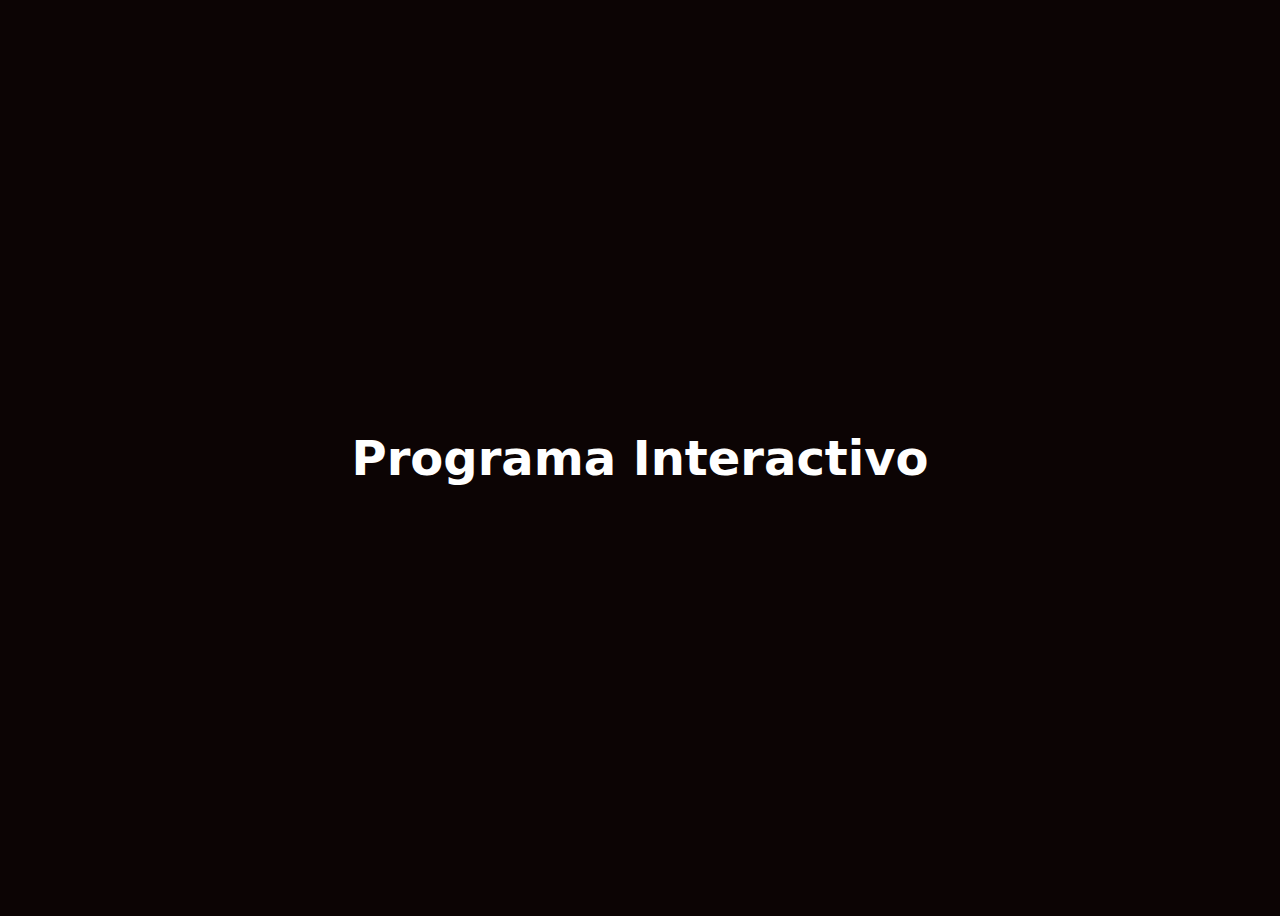
==== index.html @ abb5d607 "ADD: new project" ====
<!DOCTYPE html>
<html lang="en">
  <head>
    <title>Preguntar Nombre y Edad</title>
    <link rel="stylesheet" href="./main.css">
  </head>
  <body>
    <div class="container">
      <h1 class="text-center">Programa Interactivo</h1>
    </div>

    <script defer src="./main.js"></script>
  </body>
</html>
---- main.css ----
body{
  background-color: #0c0404;
}
.container{
  color: white;
  display: flex;
  align-items: center;
  justify-content: center;
  height: 100vh;
  font-size: 24px;
  font-family: system-ui, -apple-system, BlinkMacSystemFont, 'Segoe UI', Roboto, Oxygen, Ubuntu, Cantarell, 'Open Sans', 'Helvetica Neue', sans-serif;
}

.text-center{
  text-align: center;
}
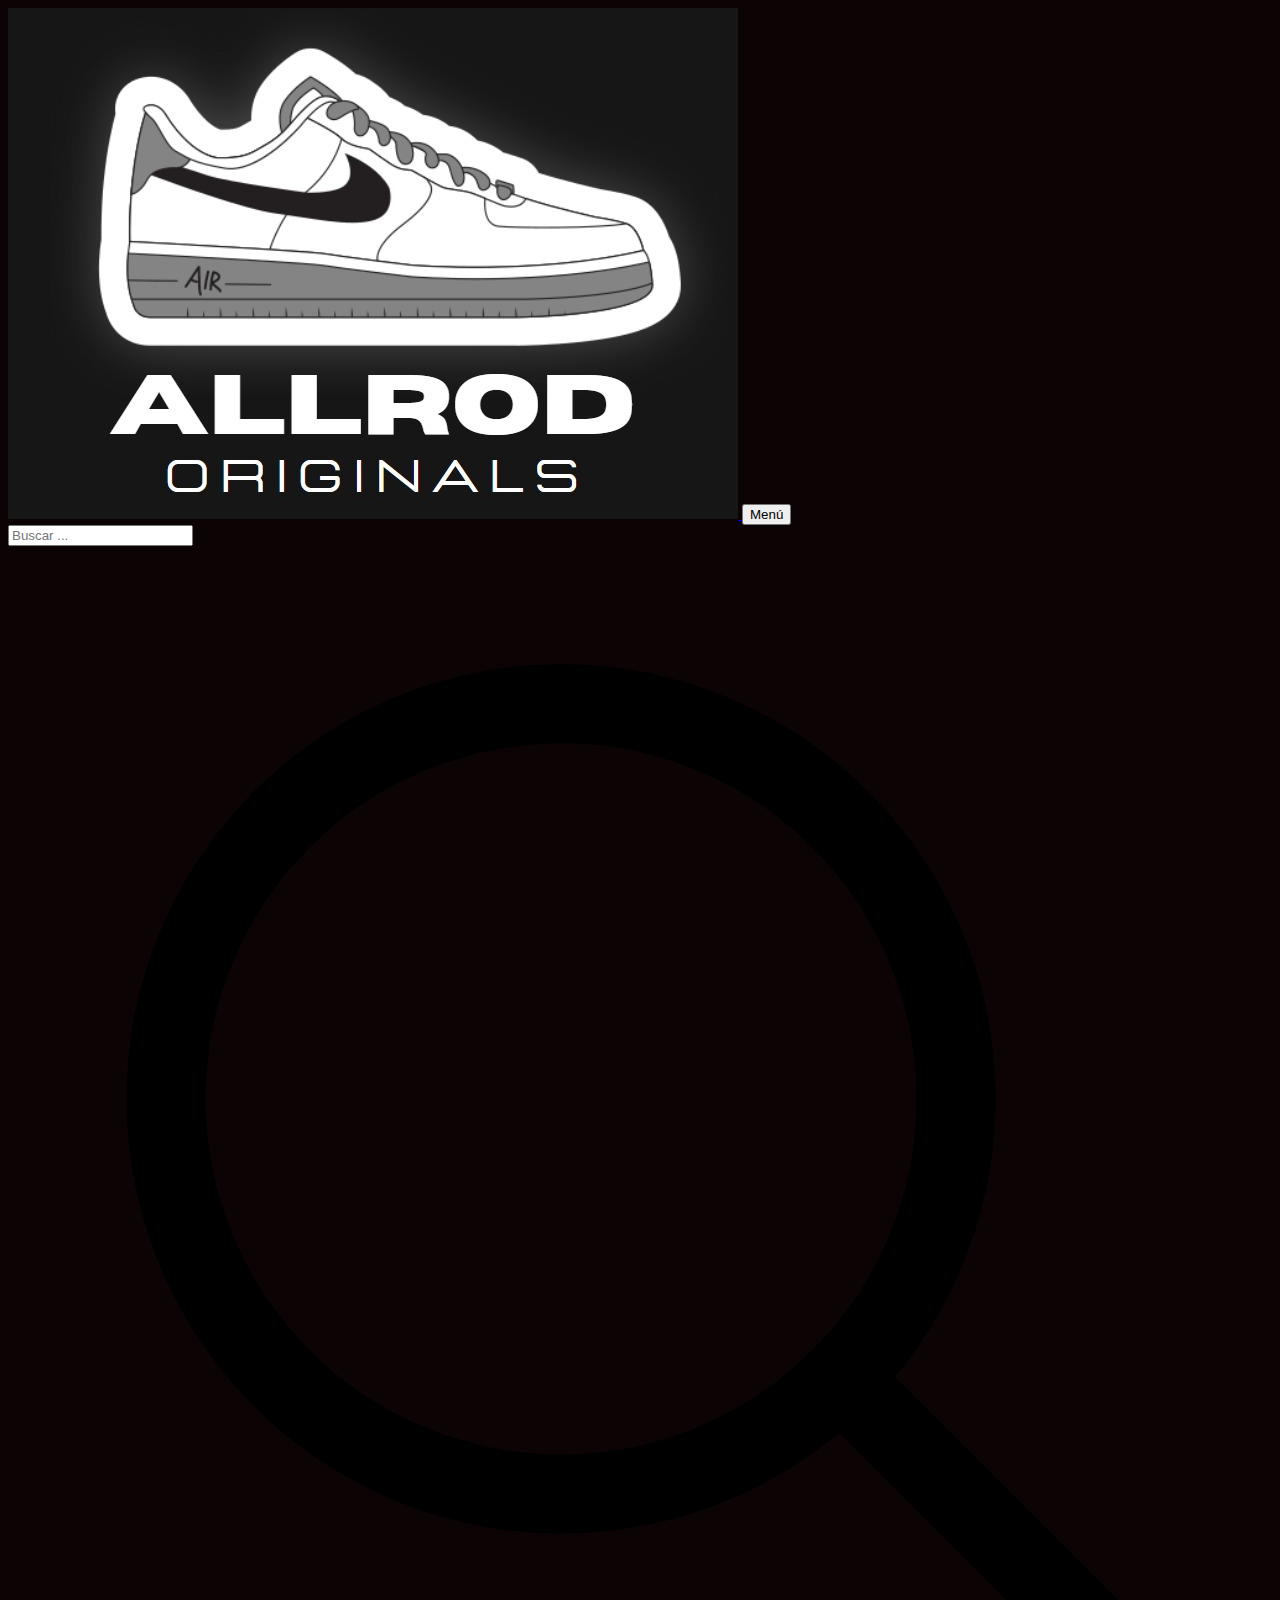
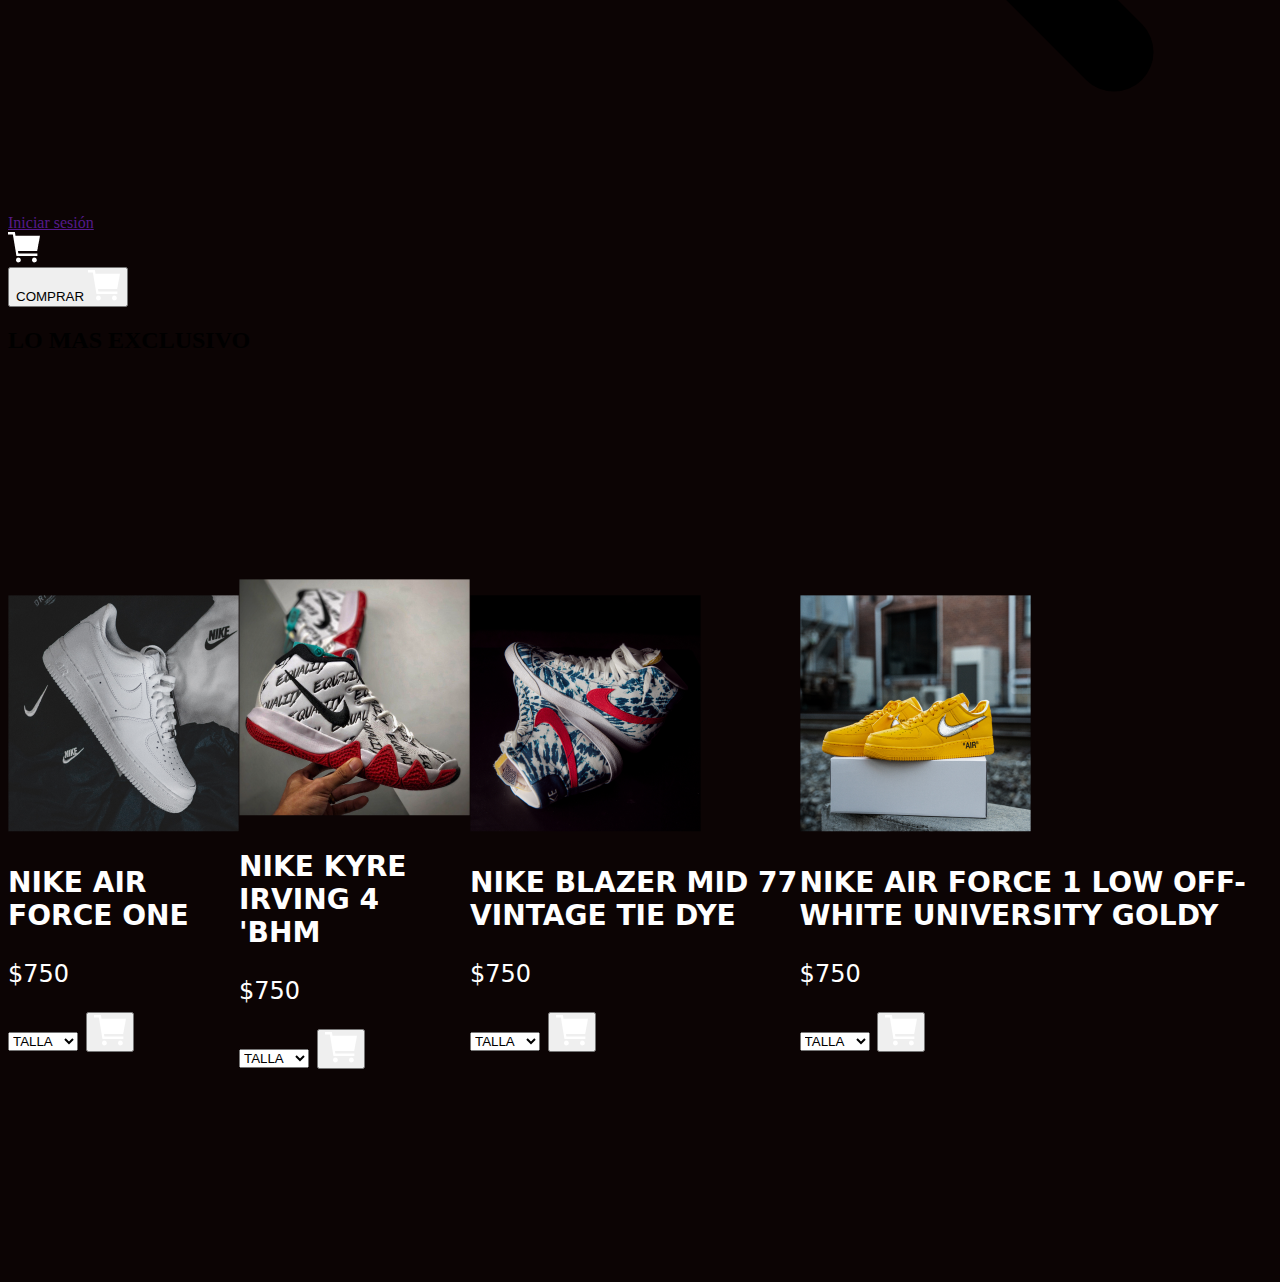
==== commit 244e08c1: "ADD : new page" ====
--- a/index.html
+++ b/index.html
@@ -4,11 +4,145 @@
     <title>Preguntar Nombre y Edad</title>
     <link rel="stylesheet" href="./main.css">
   </head>
-  <body>
-    <div class="container">
-      <h1 class="text-center">Programa Interactivo</h1>
-    </div>
+
+
+   <body>
+    <header>
+        <div class="container-nav">
+          <div class="left">
+            <a href="index.html">
+              <img class="logo" src="assets/image/WhatsApp Image 2023-09-24 at 15.13.26.jpeg" alt=""/>
+            </a>
+
+            <button class="menu">
+              <div class="line-ab">
+                <div class="line"></div>
+                <div class="line"></div>
+                <div class="line"></div>
+              </div>
+              <div class="menu__text">
+                <span>Menú</span>
+              </div>
+            </button>
+            <div class="barra_busqueda">
+              <div>
+                  <span class="material-icons-outlined">
+                  </span>
+              </div>
+              <input type="text" placeholder="Buscar ...">
+                <div class="material-icons icon">
+                  <span class="material-icons-outlined">
+                    <svg xmlns="http://www.w3.org/2000/svg" fill="none" viewBox="0 0 24 24" stroke-width="1.5" stroke="currentColor" class="w-6 h-6 text-white">
+                      <path stroke-linecap="round" stroke-linejoin="round" d="M21 21l-5.197-5.197m0 0A7.5 7.5 0 105.196 5.196a7.5 7.5 0 0010.607 10.607z" />
+                    </svg>
+                  </span>
+                </div>
+              </div>
+          </div>
+          <div class="nav-link right">
+              <div >
+                <a class="iniciar-sesion" href="">Iniciar sesión</a>
+              </div>
+              <div class="nav-carrito">
+                <a><img src="assets/image/CARRITO DE COMPRAS.png" alt=""/></a>
+              </div>
+          </div>
+        </div>
+    </header>
+
+    <main>
+      <div class="portada">
+        <div class="button-comprar">
+          <button class="button-comprar">
+            <span>COMPRAR</span>
+            <img src="assets/image/CARRITO DE COMPRAS.png" alt="">
+          </button>
+        </div>
+      </div>
+
+      <div class="exclusividad">
+        <h2>LO MAS EXCLUSIVO</h2>
+        <div class="container">
+          <div class="secction-exclusive">
+            <div class="card">
+                <div class="producto-exclusivo-info">
+                  <img src="assets/image/exclusivo1.png" alt=" ">
+                  <h3>NIKE AIR FORCE ONE</h3>
+                  <p>$750</p>
+                  <div class="select-exclusivo">
+                    <select name="talla" id="talla">
+                      <option value="">TALLA</option>
+                      <option value="">TALLA1</option>
+                      <option value="">TALLA2</option>
+                    </select>
+                    <button class="carrito">
+                      <img src="assets/image/CARRITO DE COMPRAS.png" alt="">
+                    </button>
+                  </div>
+                </div>
+            </div>
+          </div>
+          <div class="secction-exclusive">
+            <div class="card">
+                <div class="producto-exclusivo-info">
+                  <img src="assets/image/exclusivo2.png" alt=" ">
+                  <h3>NIKE KYRE IRVING 4 'BHM</h3>
+                  <p>$750</p>
+                  <div class="select-exclusivo">
+                    <select name="talla" id="talla">
+                      <option value="">TALLA</option>
+                      <option value="">TALLA1</option>
+                      <option value="">TALLA2</option>
+                    </select>
+                    <button class="carrito">
+                      <img src="assets/image/CARRITO DE COMPRAS.png" alt="">
+                    </button>
+                  </div>
+                </div>
+            </div>
+          </div>
+          <div class="secction-exclusive">
+            <div class="card">
+                <div class="producto-exclusivo-info">
+                  <img src="assets/image/exclusivo3.png" alt=" ">
+                  <h3>NIKE BLAZER MID 77 VINTAGE TIE DYE</h3>
+                  <p>$750</p>
+                  <div class="select-exclusivo">
+                    <select name="talla" id="talla">
+                      <option value="">TALLA</option>
+                      <option value="">TALLA1</option>
+                      <option value="">TALLA2</option>
+                    </select>
+                    <button class="carrito">
+                      <img src="assets/image/CARRITO DE COMPRAS.png" alt="">
+                    </button>
+                  </div>
+                </div>
+            </div>
+          </div>
+          <div class="secction-exclusive">
+            <div class="card">
+                <div class="producto-exclusivo-info">
+                  <img src="assets/image/exclusivo4.png" alt=" ">
+                  <h3>NIKE AIR FORCE 1 LOW OFF-WHITE UNIVERSITY GOLDY</h3>
+                  <p>$750</p>
+                  <div class="select-exclusivo">
+                    <select name="talla" id="talla">
+                      <option value="">TALLA</option>
+                      <option value="">TALLA1</option>
+                      <option value="">TALLA2</option>
+                    </select>
+                    <button class="carrito">
+                      <img src="assets/image/CARRITO DE COMPRAS.png" alt="">
+                    </button>
+                  </div>
+                </div>
+            </div>
+          </div>
+        </div>
+      </div>
 
     <script defer src="./main.js"></script>
   </body>
+
 </html>
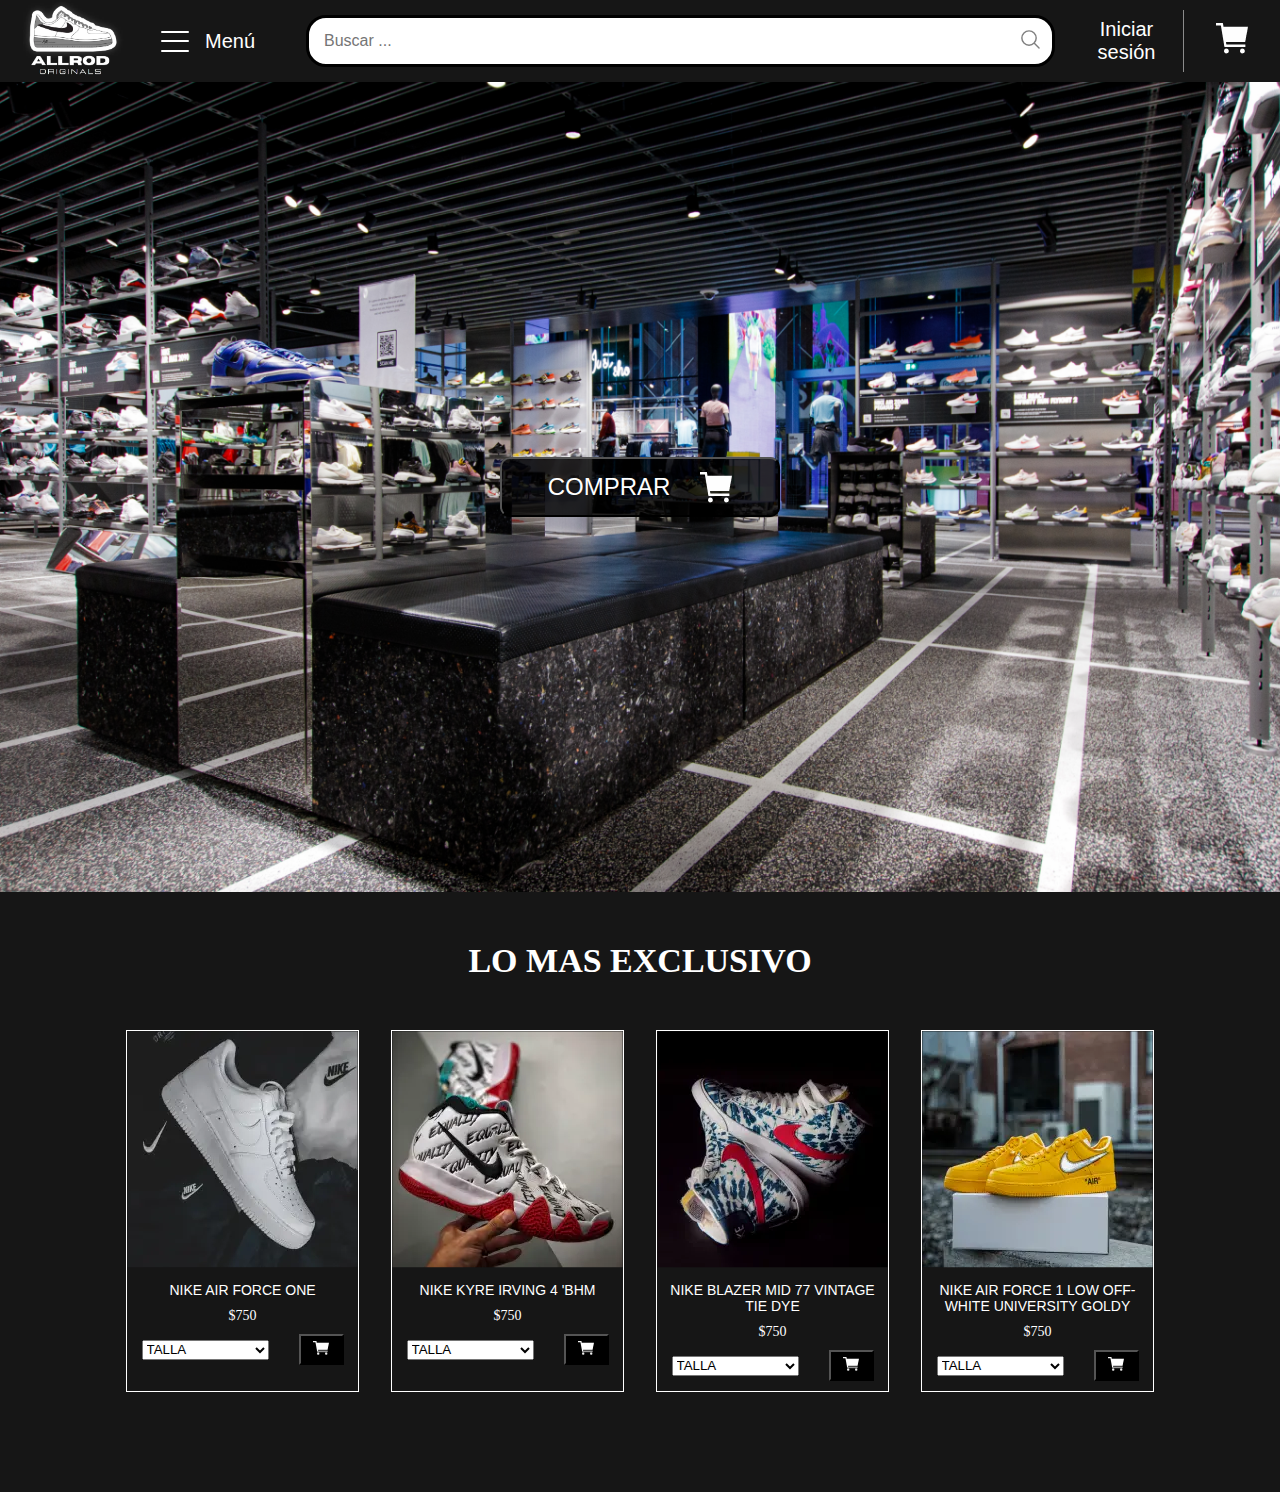
==== commit 68d83e93: "FIX : index" ====
--- a/index.html
+++ b/index.html
@@ -1,7 +1,7 @@
 <!DOCTYPE html>
 <html lang="en">
   <head>
-    <title>Preguntar Nombre y Edad</title>
+    <title>ALLROD ORIGINALS</title>
     <link rel="stylesheet" href="./main.css">
   </head>
 
@@ -11,7 +11,7 @@
         <div class="container-nav">
           <div class="left">
             <a href="index.html">
-              <img class="logo" src="assets/image/WhatsApp Image 2023-09-24 at 15.13.26.jpeg" alt=""/>
+              <img class="logo" src="assets/image/WhatsApp Image 2023-09-24 at 15.13.26.webp" alt=""/>
             </a>
 
             <button class="menu">
@@ -44,7 +44,7 @@
                 <a class="iniciar-sesion" href="">Iniciar sesión</a>
               </div>
               <div class="nav-carrito">
-                <a><img src="assets/image/CARRITO DE COMPRAS.png" alt=""/></a>
+                <a><img src="assets/image/CARRITO DE COMPRAS.webp" alt=""/></a>
               </div>
           </div>
         </div>
@@ -55,7 +55,7 @@
         <div class="button-comprar">
           <button class="button-comprar">
             <span>COMPRAR</span>
-            <img src="assets/image/CARRITO DE COMPRAS.png" alt="">
+            <img src="assets/image/CARRITO DE COMPRAS.webp" alt="">
           </button>
         </div>
       </div>
@@ -66,7 +66,7 @@
           <div class="secction-exclusive">
             <div class="card">
                 <div class="producto-exclusivo-info">
-                  <img src="assets/image/exclusivo1.png" alt=" ">
+                  <img src="assets/image/exclusivo1.webp" alt=" ">
                   <h3>NIKE AIR FORCE ONE</h3>
                   <p>$750</p>
                   <div class="select-exclusivo">
@@ -76,7 +76,7 @@
                       <option value="">TALLA2</option>
                     </select>
                     <button class="carrito">
-                      <img src="assets/image/CARRITO DE COMPRAS.png" alt="">
+                      <img src="assets/image/CARRITO DE COMPRAS.webp" alt="">
                     </button>
                   </div>
                 </div>
@@ -85,7 +85,7 @@
           <div class="secction-exclusive">
             <div class="card">
                 <div class="producto-exclusivo-info">
-                  <img src="assets/image/exclusivo2.png" alt=" ">
+                  <img src="assets/image/exclusivo2.webp" alt=" ">
                   <h3>NIKE KYRE IRVING 4 'BHM</h3>
                   <p>$750</p>
                   <div class="select-exclusivo">
@@ -95,7 +95,7 @@
                       <option value="">TALLA2</option>
                     </select>
                     <button class="carrito">
-                      <img src="assets/image/CARRITO DE COMPRAS.png" alt="">
+                      <img src="assets/image/CARRITO DE COMPRAS.webp" alt="">
                     </button>
                   </div>
                 </div>
@@ -104,7 +104,7 @@
           <div class="secction-exclusive">
             <div class="card">
                 <div class="producto-exclusivo-info">
-                  <img src="assets/image/exclusivo3.png" alt=" ">
+                  <img src="assets/image/exclusivo3.webp" alt=" ">
                   <h3>NIKE BLAZER MID 77 VINTAGE TIE DYE</h3>
                   <p>$750</p>
                   <div class="select-exclusivo">
@@ -114,7 +114,7 @@
                       <option value="">TALLA2</option>
                     </select>
                     <button class="carrito">
-                      <img src="assets/image/CARRITO DE COMPRAS.png" alt="">
+                      <img src="assets/image/CARRITO DE COMPRAS.webp" alt="">
                     </button>
                   </div>
                 </div>
@@ -123,7 +123,7 @@
           <div class="secction-exclusive">
             <div class="card">
                 <div class="producto-exclusivo-info">
-                  <img src="assets/image/exclusivo4.png" alt=" ">
+                  <img src="assets/image/exclusivo4.webp" alt=" ">
                   <h3>NIKE AIR FORCE 1 LOW OFF-WHITE UNIVERSITY GOLDY</h3>
                   <p>$750</p>
                   <div class="select-exclusivo">
@@ -133,7 +133,7 @@
                       <option value="">TALLA2</option>
                     </select>
                     <button class="carrito">
-                      <img src="assets/image/CARRITO DE COMPRAS.png" alt="">
+                      <img src="assets/image/CARRITO DE COMPRAS.webp" alt="">
                     </button>
                   </div>
                 </div>
--- a/main.css
+++ b/main.css
@@ -1,16 +1,323 @@
-body{
-  background-color: #0c0404;
-}
-.container{
-  color: white;
-  display: flex;
-  align-items: center;
-  justify-content: center;
-  height: 100vh;
+* {
+  margin: 0;
+  padding: 0;
+  box-sizing: border-box;
+  text-decoration: none;
+}
+:root {
+  --xs: 12px;
+  --sm: 14px;
+  --md: 16px;
+  --lg: 18px;
+  --xl: 20px;
+  --2xl: 24px;
+  --3xl: 30px;
+  --4xl: 36px;
+  --5xl: 48px;
+}
+
+header {
+  background-color: #161616;
+}
+/* .nav-f {
+  display: flex;
+  flex-wrap: inherit;
+  align-items: center;
+  justify-content: center;
+} */
+.container-nav {
+  padding: 0 var(--md);
+  margin: 0 auto;
+  width: 100%;
+  display: flex;
+  align-items: center;
+  justify-content: space-between;
+}
+.container-nav .left {
+  gap: var(--xl);
+  display: flex;
+  width: 100%;
+}
+.logo {
+  width: 109px;
+  height: 78px;
+}
+
+.logo:hover {
+  transform: scale(1.1);
+}
+.menu {
+  border: 0;
+  background: transparent;
+  display: flex;
+  align-items: center;
+  gap: 1rem;
+  padding: 0.5rem 1rem;
+  border-radius: 5px;
+  cursor: pointer;
+}
+.menu:hover {
+  background-color: #252525ee;
+}
+.menu__text {
+  color: white;
+  font-size: 20px;
+}
+.line-ab {
+  display: flex;
+  flex-direction: column;
+  width: 28px;
+  height: 28px;
+  gap: 7.5px;
+  align-items: center;
+  justify-content: center;
+}
+.line {
+  background-color: white;
+  height: 2px;
+  width: 100%;
+  border-radius: 5px;
+  transition: all .5s;
+  transform-origin: left;
+}
+.menu:hover > .line-ab > div:first-child {
+  transform: rotate(45deg);
+}
+.menu:hover > .line-ab > div:nth-child(2) {
+  opacity: 0;
+}
+.menu:hover > .line-ab > div:last-child {
+  transform: rotate(-45deg);
+}
+.nav-link {
+  display: flex;
+  /* flex-wrap: inherit; */
+  align-items: center;
+  justify-content: end;
+  gap: var(--md);
+}
+
+.nav-link  a {
+  color: white;
+  text-align: center;
+  font-size: var(--xl);
+  font-weight: 200;
+  transition: 0.3s linear;
+  align-items: center;
+  justify-content: center;
+  font-family: Arial, Helvetica, sans-serif;
+  transition: all .3s ease;
+  display: inline-block;
+  padding: 0.5rem 1rem;
+
+}
+.nav-carrito {
+  cursor: pointer;
+}
+.nav-carrito:hover {
+  background-color: #252525ee;
+  scale: 1.03;
+}
+.iniciar-sesion {
+  border-right: 1px solid hsla(0,0%,100%,.5);
+}
+.iniciar-sesion:hover {
+  background-color: #252525ee;
+  scale: 1.03;
+}
+
+input{
+  width: 100%;
+  height: 30px;
+  margin: 0 5px;
+  border: none;
+}
+input:focus {
+  outline: none;
+}
+.barra_busqueda{
+  width: 80%;
+  margin: 15px;
+  padding: 5px 10px;
+  display: flex;
+  justify-content: space-between;
+  align-items: center;
+  border-radius: 20px;
+  border-style: solid;
+  background-color: white;
+}
+.barra_busqueda input {
+  font-size: 16px;
+}
+.icon{
+  display:grid;
+  align-content: center;
+  color: gray;
+  height: 24px;
+  width: 24px;
+}
+
+/* portada */
+
+.portada {
+  background-image: url("assets/image/portada.png");
+  background-size: cover;
+  min-height: calc(102vh - 108px);
+  display: flex;
+  align-items: center;
+  justify-content: center;
+}
+.portada h1 {
+  color: white;
+  font-size: 28px;
+  border-radius: 6px;
+  flex-shrink: 0;
+  font-weight: 200;
+}
+.button-comprar {
+  text-align: center;
+  background-color: rgba(0, 0, 0, 0.557);
+  color: white;
+  display: flex;
+  width: 280px;
+  height: 60px;
+  flex-shrink: 0;
+  align-items: center;
+  justify-content: center;
+  border-radius: 10px;
+  gap: 30px;
+  transition: all 0.3s ease;
+  cursor: pointer;
+
+}
+.nav-carrito {
+  cursor: pointer;
+}
+.button-comprar:active {
+  transform: scale(1.1);
+}
+.button-comprar span {
   font-size: 24px;
-  font-family: system-ui, -apple-system, BlinkMacSystemFont, 'Segoe UI', Roboto, Oxygen, Ubuntu, Cantarell, 'Open Sans', 'Helvetica Neue', sans-serif;
-}
-
-.text-center{
-  text-align: center;
-}
+}
+
+.carrito-button {
+  width: 34px;
+  height: 36px;
+  align-items: center;
+}
+
+/* EXLUSIVIDAD  */
+
+.exclusividad {
+  background-color: #161616;
+  padding-bottom: 100px;
+}
+.exclusividad h2 {
+  text-align: center;
+  color: white;
+    ly: Roboto Serif;
+  font-size: 34px;
+  font-style: normal;
+  line-height: normal;
+  padding-top: 50px;
+  padding-bottom: 50px;
+}
+
+.container {
+  display: flex;
+  text-align: center;
+  justify-content: center;
+  gap: 32px;
+}
+.section-exclusive {
+  height: 346px;
+  width: 233px;
+}
+
+.card {
+  /* border: 0.5px solid white; */
+  /* overflow-x: auto;
+ scroll-behavior: smooth;
+ display: flex; */
+  /* text-align: center;
+ place-items: center;
+ align-items: center;
+ justify-content: center;
+ text-align: center; */
+  border: 1px solid white;
+  /* height: 346px; */
+  width: 233px;
+  height: 100%;
+}
+/* Exclusividad  */
+.nombre-esclusivo {
+  text-align: center;
+}
+.producto-exclusivo-info {
+  text-align: center;
+  color: white;
+  text-align: center;
+  font-family: Arial, Helvetica, sans-serif;
+}
+.producto-exclusivo-info h3 {
+  font-weight: 200;
+  font-size: 14px;
+  padding: 10px;
+}
+.producto-exclusivo-info p {
+  font-weight: 200;
+  font-size: 14px;
+  padding-bottom: 10px;
+}
+
+.select-exclusivo {
+  margin-bottom: 10px;
+  display: flex;
+  align-items: center;
+  justify-content: center;
+  gap: 30px;
+}
+.select-exclusivo select {
+  width: 127px;
+  height: 20px;
+  align-items: first baseline;
+}
+.carrito {
+  background-color: black;
+  padding: 5px;
+  width: 45px;
+  transition: all 0.5s ease;
+  cursor: pointer;
+}
+.carrito:hover {
+  transform: scale(1.1);
+}
+.carrito img {
+  width: 16px;
+  height: 14px;
+}
+
+/* .card h3 {
+  color: white;
+  font-family: Roboto serif;
+  font-weight: 200;
+  align-items: center;
+  text-align: center; */
+
+.card p {
+  color: white;
+  font-family: Roboto serif;
+  font-weight: 200;
+}
+.exclusive {
+  /* display: grid;
+  grid-template-columns: repeat(auto-fit, minmax(150px, 1fr));
+  gap: 152px;
+  img {
+    border-radius: 8px;
+    width: 100%;
+    height: auto;
+  }
+  margin-bottom: 100px; */
+}
+
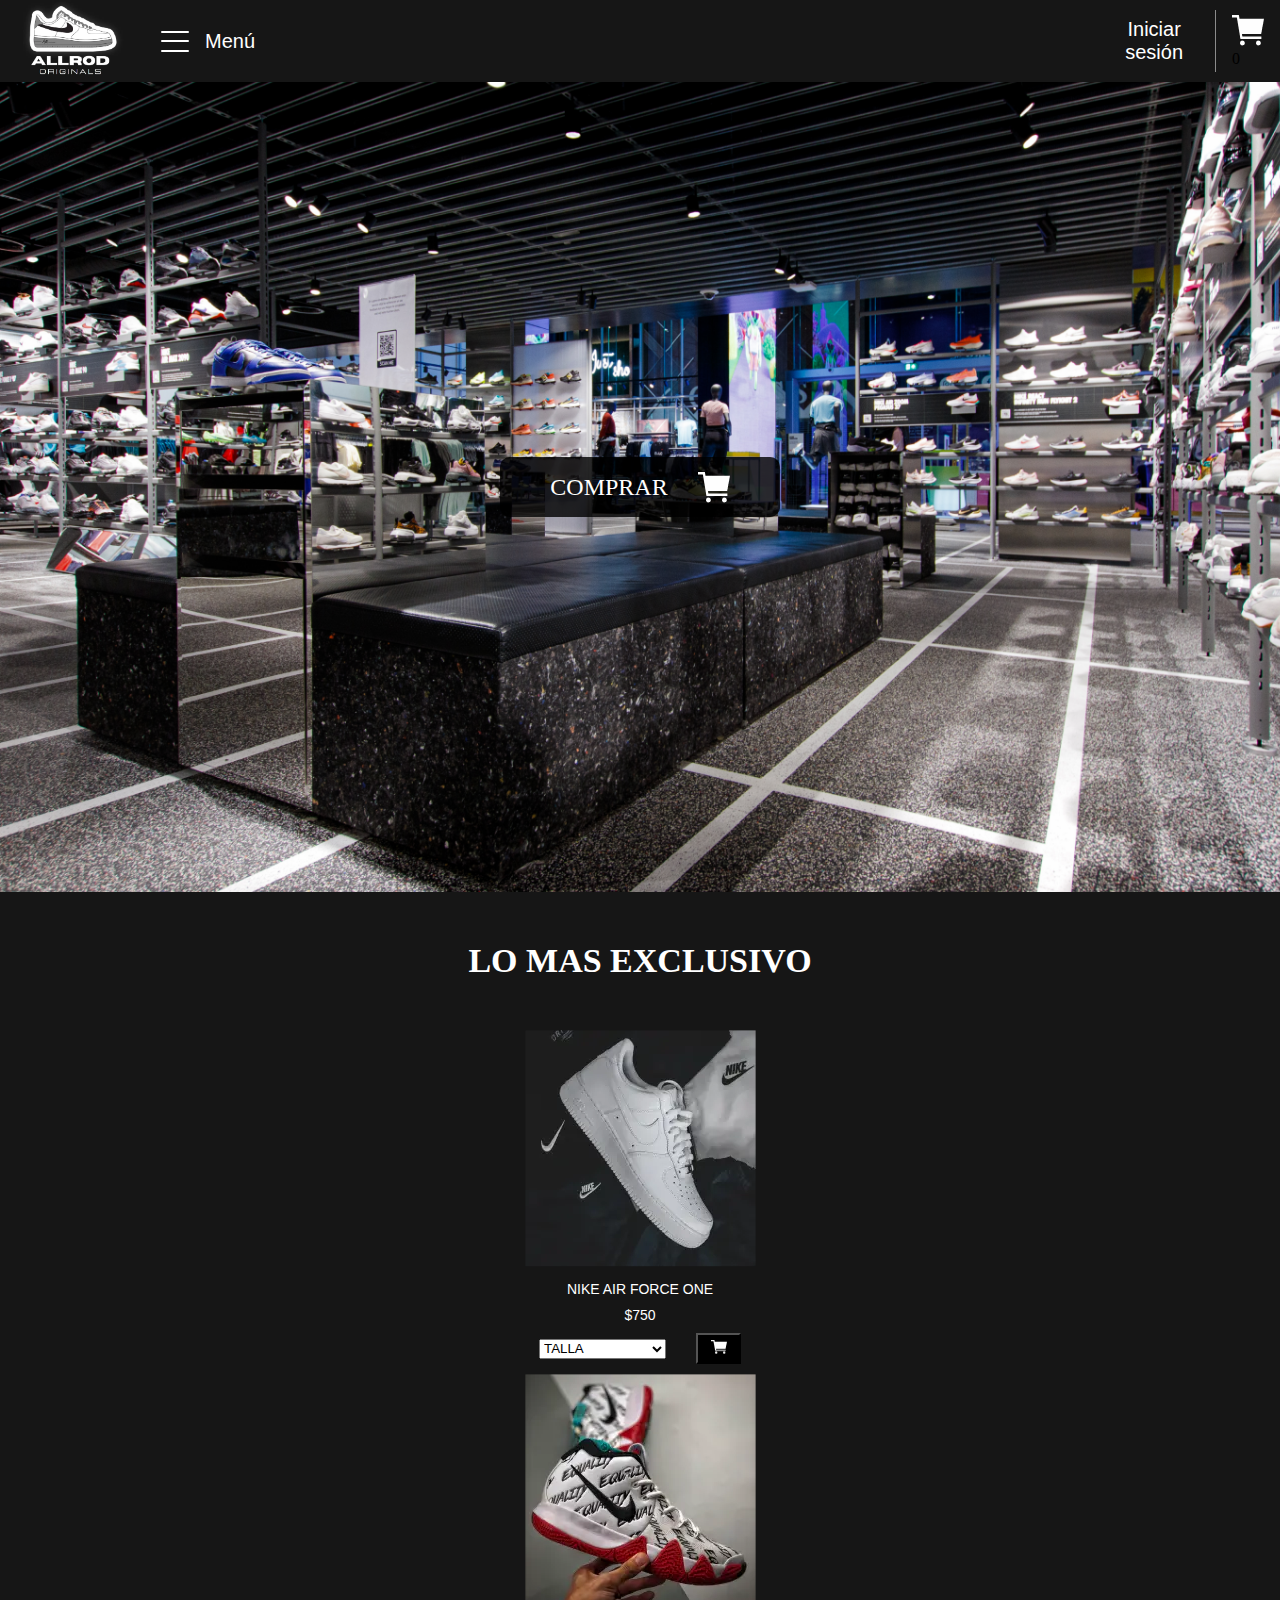
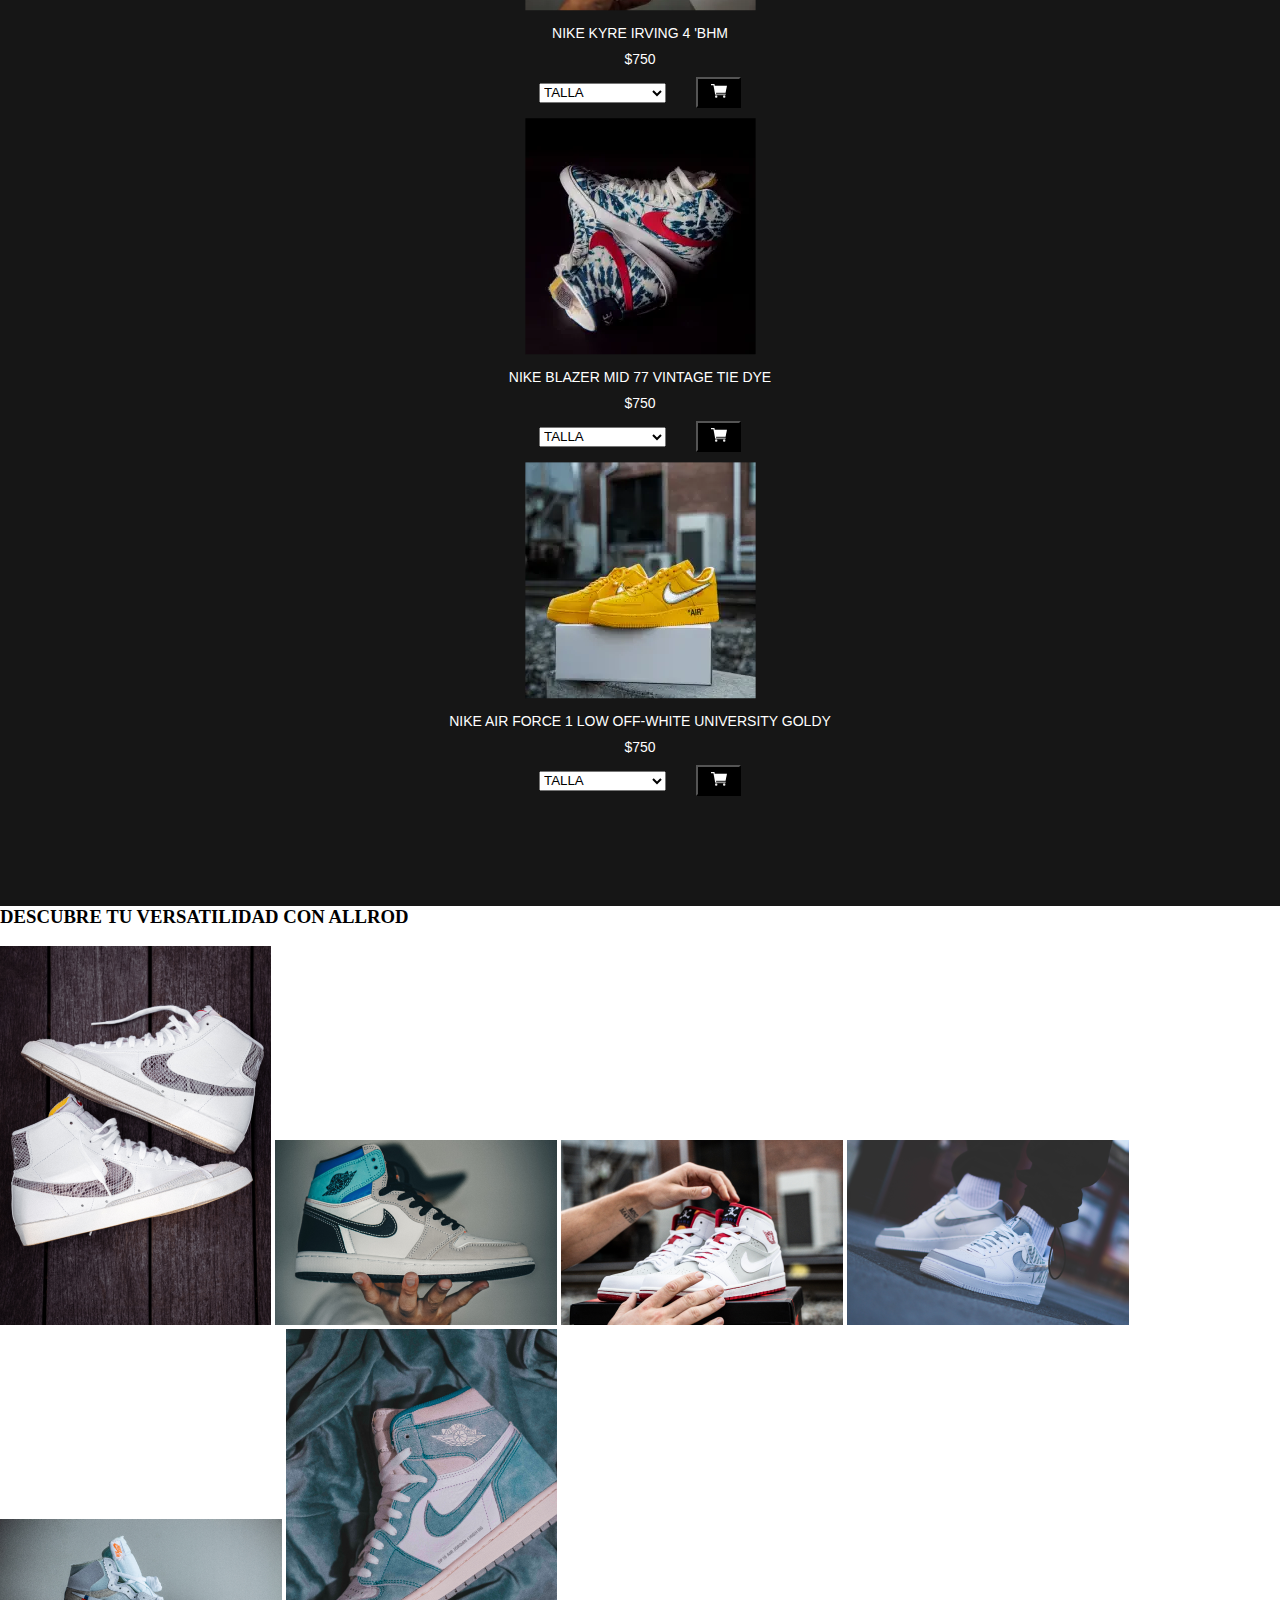
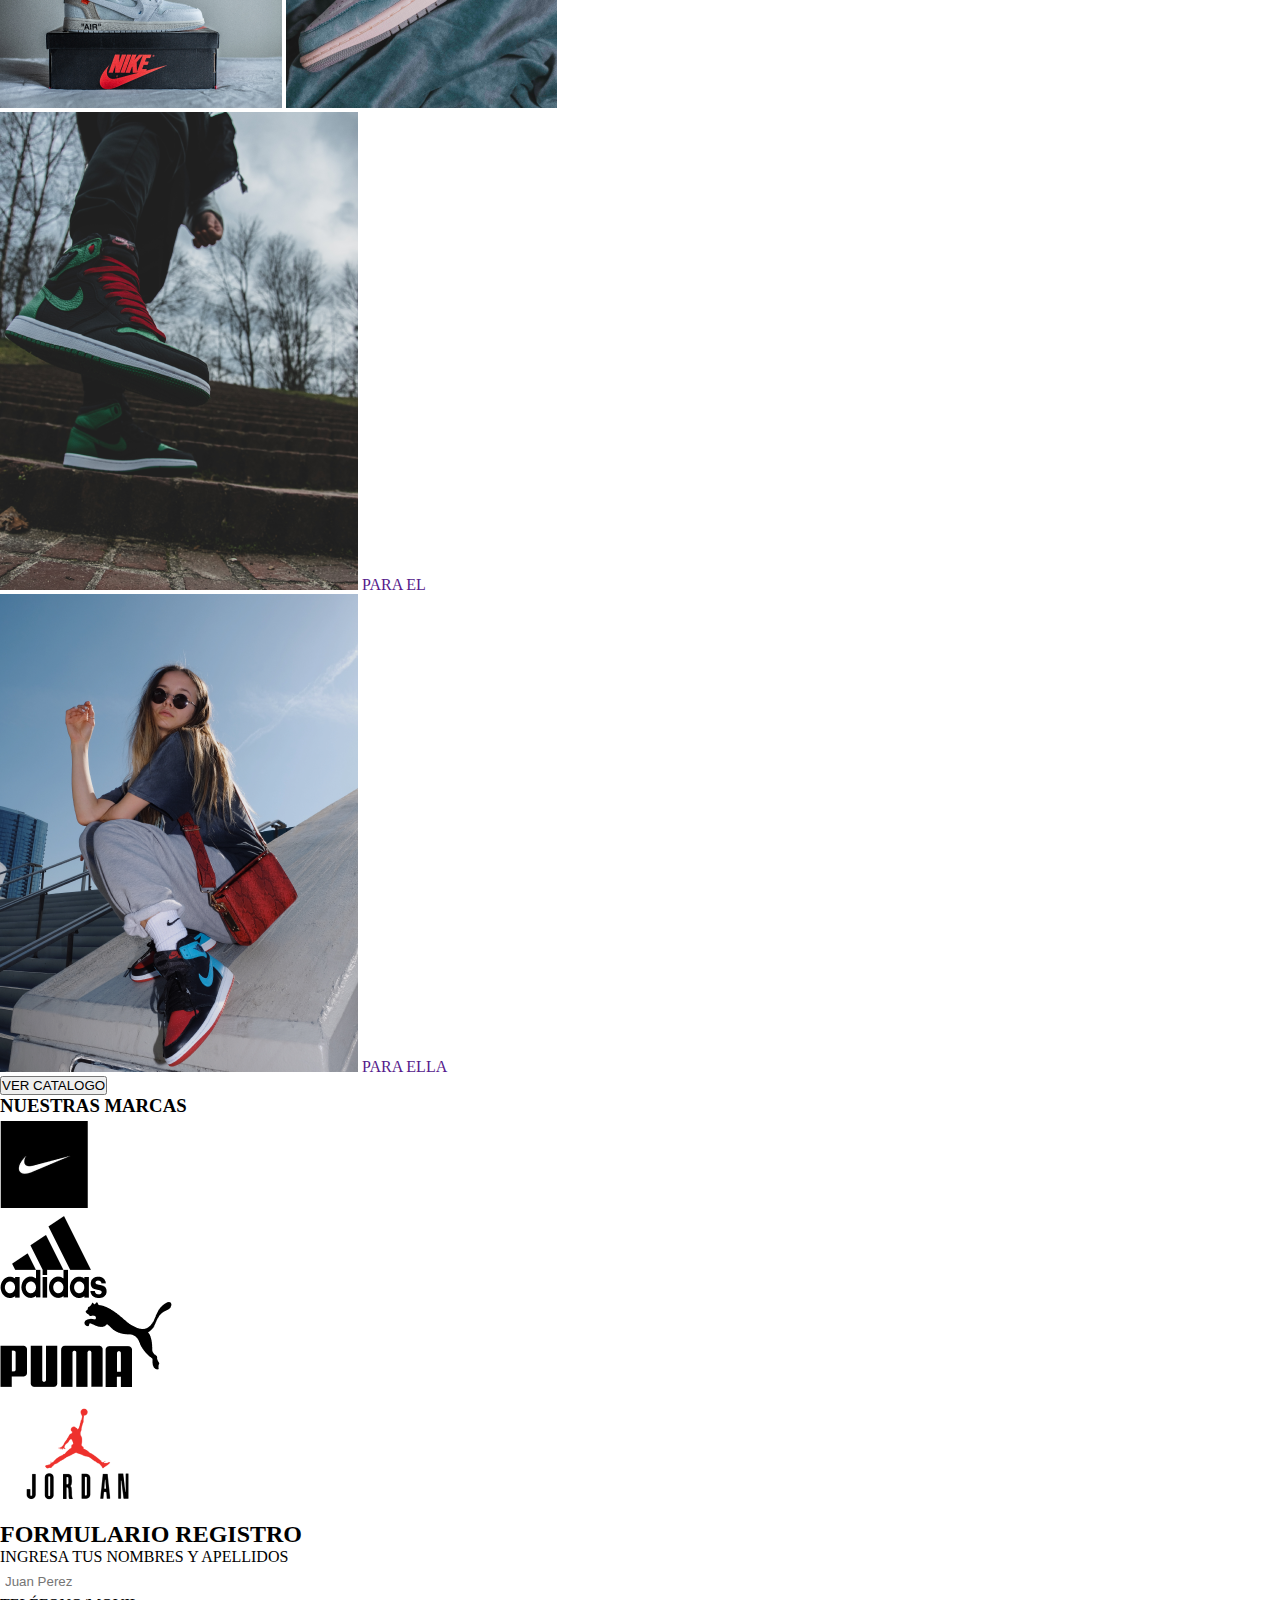
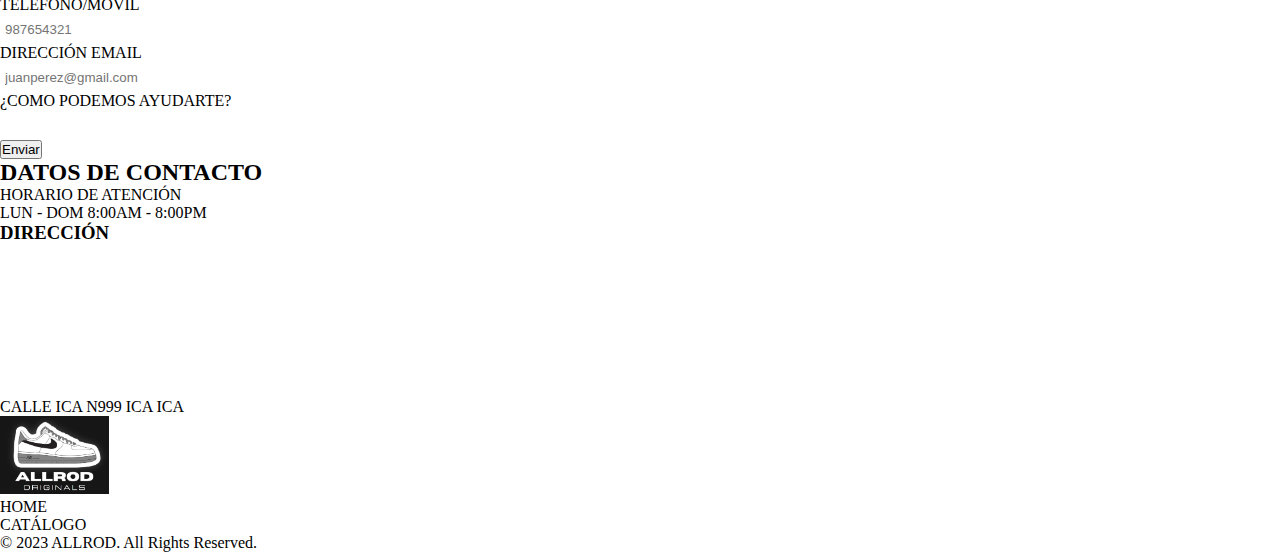
==== commit acf37900: "FIX: structure" ====
--- a/index.html
+++ b/index.html
@@ -1,148 +1,251 @@
 <!DOCTYPE html>
 <html lang="en">
   <head>
+    <meta charset="utf-8">
+    <meta name="viewport" content="width=device-width, initial-scale=1">
     <title>ALLROD ORIGINALS</title>
-    <link rel="stylesheet" href="./main.css">
+    <link href="https://cdn.jsdelivr.net/npm/bootstrap@5.3.2/dist/css/bootstrap.min.css" rel="stylesheet" integrity="sha384-T3c6CoIi6uLrA9TneNEoa7RxnatzjcDSCmG1MXxSR1GAsXEV/Dwwykc2MPK8M2HN" crossorigin="anonymous">
+    <link rel="stylesheet" href="./main.css" />
   </head>
 
-
-   <body>
+  <body>
     <header>
-        <div class="container-nav">
-          <div class="left">
-            <a href="index.html">
-              <img class="logo" src="assets/image/WhatsApp Image 2023-09-24 at 15.13.26.webp" alt=""/>
-            </a>
-
-            <button class="menu">
-              <div class="line-ab">
-                <div class="line"></div>
-                <div class="line"></div>
-                <div class="line"></div>
-              </div>
-              <div class="menu__text">
-                <span>Menú</span>
-              </div>
-            </button>
-            <div class="barra_busqueda">
-              <div>
-                  <span class="material-icons-outlined">
-                  </span>
-              </div>
-              <input type="text" placeholder="Buscar ...">
-                <div class="material-icons icon">
-                  <span class="material-icons-outlined">
-                    <svg xmlns="http://www.w3.org/2000/svg" fill="none" viewBox="0 0 24 24" stroke-width="1.5" stroke="currentColor" class="w-6 h-6 text-white">
-                      <path stroke-linecap="round" stroke-linejoin="round" d="M21 21l-5.197-5.197m0 0A7.5 7.5 0 105.196 5.196a7.5 7.5 0 0010.607 10.607z" />
-                    </svg>
-                  </span>
-                </div>
-              </div>
-          </div>
-          <div class="nav-link right">
-              <div >
-                <a class="iniciar-sesion" href="">Iniciar sesión</a>
-              </div>
-              <div class="nav-carrito">
-                <a><img src="assets/image/CARRITO DE COMPRAS.webp" alt=""/></a>
-              </div>
-          </div>
-        </div>
+      <div class="container-nav">
+        <div class="left">
+          <a href="index.html">
+            <img
+              class="logo"
+              src="assets/image/WhatsApp Image 2023-09-24 at 15.13.26.webp"
+              alt=""
+            />
+          </a>
+
+          <button class="menu">
+            <div class="line-ab">
+              <div class="line"></div>
+              <div class="line"></div>
+              <div class="line"></div>
+            </div>
+            <div class="menu__text">
+              <span>Menú</span>
+            </div>
+          </button>
+          <!-- <div class="barra_busqueda">
+            <div>
+              <span class="material-icons-outlined"> </span>
+            </div>
+            <input type="text" placeholder="Buscar ..." />
+            <div class="material-icons icon">
+              <span class="material-icons-outlined">
+                <svg
+                  xmlns="http://www.w3.org/2000/svg"
+                  fill="none"
+                  viewBox="0 0 24 24"
+                  stroke-width="1.5"
+                  stroke="currentColor"
+                  class="w-6 h-6 text-white"
+                >
+                  <path
+                    stroke-linecap="round"
+                    stroke-linejoin="round"
+                    d="M21 21l-5.197-5.197m0 0A7.5 7.5 0 105.196 5.196a7.5 7.5 0 0010.607 10.607z"
+                  />
+                </svg>
+              </span>
+            </div>
+          </div> -->
+        </div>
+        <div class="nav-link right">
+          <div>
+            <a class="iniciar-sesion" href="">Iniciar sesión</a>
+          </div>
+          <div class="nav-carrito">
+            <img src="assets/image/CARRITO DE COMPRAS.webp" alt="" />
+            <div>0</div>
+          </div>
+        </div>
+      </div>
     </header>
 
     <main>
       <div class="portada">
         <div class="button-comprar">
-          <button class="button-comprar">
+          <a href="./catalogo.html" class="button-comprar">
             <span>COMPRAR</span>
-            <img src="assets/image/CARRITO DE COMPRAS.webp" alt="">
-          </button>
+            <img src="assets/image/CARRITO DE COMPRAS.webp" alt="" />
+          </a>
         </div>
       </div>
 
       <div class="exclusividad">
         <h2>LO MAS EXCLUSIVO</h2>
-        <div class="container">
-          <div class="secction-exclusive">
-            <div class="card">
-                <div class="producto-exclusivo-info">
-                  <img src="assets/image/exclusivo1.webp" alt=" ">
-                  <h3>NIKE AIR FORCE ONE</h3>
-                  <p>$750</p>
-                  <div class="select-exclusivo">
-                    <select name="talla" id="talla">
-                      <option value="">TALLA</option>
-                      <option value="">TALLA1</option>
-                      <option value="">TALLA2</option>
-                    </select>
-                    <button class="carrito">
-                      <img src="assets/image/CARRITO DE COMPRAS.webp" alt="">
-                    </button>
-                  </div>
-                </div>
-            </div>
-          </div>
-          <div class="secction-exclusive">
-            <div class="card">
-                <div class="producto-exclusivo-info">
-                  <img src="assets/image/exclusivo2.webp" alt=" ">
-                  <h3>NIKE KYRE IRVING 4 'BHM</h3>
-                  <p>$750</p>
-                  <div class="select-exclusivo">
-                    <select name="talla" id="talla">
-                      <option value="">TALLA</option>
-                      <option value="">TALLA1</option>
-                      <option value="">TALLA2</option>
-                    </select>
-                    <button class="carrito">
-                      <img src="assets/image/CARRITO DE COMPRAS.webp" alt="">
-                    </button>
-                  </div>
-                </div>
-            </div>
-          </div>
-          <div class="secction-exclusive">
-            <div class="card">
-                <div class="producto-exclusivo-info">
-                  <img src="assets/image/exclusivo3.webp" alt=" ">
-                  <h3>NIKE BLAZER MID 77 VINTAGE TIE DYE</h3>
-                  <p>$750</p>
-                  <div class="select-exclusivo">
-                    <select name="talla" id="talla">
-                      <option value="">TALLA</option>
-                      <option value="">TALLA1</option>
-                      <option value="">TALLA2</option>
-                    </select>
-                    <button class="carrito">
-                      <img src="assets/image/CARRITO DE COMPRAS.webp" alt="">
-                    </button>
-                  </div>
-                </div>
-            </div>
-          </div>
-          <div class="secction-exclusive">
-            <div class="card">
-                <div class="producto-exclusivo-info">
-                  <img src="assets/image/exclusivo4.webp" alt=" ">
-                  <h3>NIKE AIR FORCE 1 LOW OFF-WHITE UNIVERSITY GOLDY</h3>
-                  <p>$750</p>
-                  <div class="select-exclusivo">
-                    <select name="talla" id="talla">
-                      <option value="">TALLA</option>
-                      <option value="">TALLA1</option>
-                      <option value="">TALLA2</option>
-                    </select>
-                    <button class="carrito">
-                      <img src="assets/image/CARRITO DE COMPRAS.webp" alt="">
-                    </button>
-                  </div>
-                </div>
-            </div>
-          </div>
-        </div>
-      </div>
-
-    <script defer src="./main.js"></script>
+        <div class="container-exclusivo">
+          <div class="secction-exclusive">
+            <div class="card-exclusivo">
+              <div class="producto-exclusivo-info">
+                <img src="assets/image/exclusivo1.webp" alt=" " />
+                <h3>NIKE AIR FORCE ONE</h3>
+                <p>$750</p>
+                <div class="select-exclusivo">
+                  <select name="talla" id="talla">
+                    <option value="">TALLA</option>
+                    <option value="">TALLA1</option>
+                    <option value="">TALLA2</option>
+                  </select>
+                  <button class="carrito">
+                    <img src="assets/image/CARRITO DE COMPRAS.webp" alt="" />
+                  </button>
+                </div>
+              </div>
+            </div>
+          </div>
+          <div class="secction-exclusive">
+            <div class="card-exclusivo">
+              <div class="producto-exclusivo-info">
+                <img src="assets/image/exclusivo2.webp" alt=" " />
+                <h3>NIKE KYRE IRVING 4 'BHM</h3>
+                <p>$750</p>
+                <div class="select-exclusivo">
+                  <select name="talla" id="talla">
+                    <option value="">TALLA</option>
+                    <option value="">TALLA1</option>
+                    <option value="">TALLA2</option>
+                  </select>
+                  <button class="carrito">
+                    <img src="assets/image/CARRITO DE COMPRAS.webp" alt="" />
+                  </button>
+                </div>
+              </div>
+            </div>
+          </div>
+          <div class="secction-exclusive">
+            <div class="card-exclusivo">
+              <div class="producto-exclusivo-info">
+                <img src="assets/image/exclusivo3.webp" alt=" " />
+                <h3>NIKE BLAZER MID 77 VINTAGE TIE DYE</h3>
+                <p>$750</p>
+                <div class="select-exclusivo">
+                  <select name="talla" id="talla">
+                    <option value="">TALLA</option>
+                    <option value="">TALLA1</option>
+                    <option value="">TALLA2</option>
+                  </select>
+                  <button class="carrito">
+                    <img src="assets/image/CARRITO DE COMPRAS.webp" alt="" />
+                  </button>
+                </div>
+              </div>
+            </div>
+          </div>
+          <div class="secction-exclusive">
+            <div class="card-exclusivo">
+              <div class="producto-exclusivo-info">
+                <img src="assets/image/exclusivo4.webp" alt=" " />
+                <h3>NIKE AIR FORCE 1 LOW OFF-WHITE UNIVERSITY GOLDY</h3>
+                <p>$750</p>
+                <div class="select-exclusivo">
+                  <select name="talla" id="talla">
+                    <option value="">TALLA</option>
+                    <option value="">TALLA1</option>
+                    <option value="">TALLA2</option>
+                  </select>
+                  <button class="carrito">
+                    <img src="assets/image/CARRITO DE COMPRAS.webp" alt="" />
+                  </button>
+                </div>
+              </div>
+            </div>
+          </div>
+        </div>
+      </div>
+      <!-- Versatilidad -->
+      <div class="container-versatilidad">
+        <div class="versatilidad">
+          <h3>DESCUBRE TU VERSATILIDAD CON ALLROD</h3>
+          <img src="" alt="" />
+        </div>
+        <div class="galeria-v">
+          <img class="img1" src="assets/image/versatilidad1.png" alt="" />
+          <img class="img2" src="assets/image/versatilidad2.png" alt="" />
+          <img class="img3" src="assets/image/versatilidad3.png" alt="" />
+          <img class="img4" src="assets/image/versatilidad4.png" alt="" />
+          <img class="img5" src="assets/image/versatilidad5.png" alt="" />
+          <img class="img6" src="assets/image/versatilidad6.png" alt="" />
+        </div>
+      </div>
+
+      <!-- Catalogo -->
+      <div class="catalogo">
+        <div class="para-ellos">
+          <div class="bg-el">
+            <img src="assets/image/para-el.png" alt="" />
+            <a class="el" href="">PARA EL</a>
+          </div>
+          <div class="bg-ella">
+            <img src="assets/image/para-ella.png" alt="" />
+            <a class="ella" href="">PARA ELLA</a>
+          </div>
+        </div>
+        <button class="bt-catalogo">VER CATALOGO</button>
+      </div>
+      <div class="nuestras-marcas">
+        <h3>NUESTRAS MARCAS</h3>
+        <div class="marcas">
+          <div class="img-marcas">
+            <img src="assets/image/nike.png" alt="" />
+          </div>
+          <div class="img-marcas">
+            <img src="assets/image/adidas.png" alt="" />
+          </div>
+          <div class="img-marcas">
+            <img src="assets/image/puma.png" alt="" />
+          </div>
+          <div class="img-marcas">
+            <img src="assets/image/jordan.png" alt="" />
+          </div>
+        </div>
+      </div>
+
+      <!-- REGISTRO/CONTACTO -->
+      <div class="container-contacto">
+        <div>
+          <h2 class="t-formulario">FORMULARIO REGISTRO</h2>
+          <p class="p-formulario"> INGRESA TUS NOMBRES Y APELLIDOS</p>
+          <input class="i-registro" type="text" placeholder="Juan Perez">
+          <p class="p-formulario">TELÉFONO/MOVIL</p>
+          <input class="i-registro" type="text" placeholder="987654321">
+          <p class="p-formulario">DIRECCIÓN EMAIL</p>
+          <input class="i-registro" type="text" placeholder="juanperez@gmail.com">
+          <p class="p-formulario">¿COMO PODEMOS AYUDARTE?</p>
+          <input class="i-ayuda" type="text" placeholder="">
+          <br>
+          <button class="btn-enviar">Enviar</button>
+        </div>
+        <div>
+          <h2 class="t-formulario">DATOS DE CONTACTO</h2>
+          <p class="p-contacto">HORARIO DE ATENCIÓN</p>
+          <p class="p-contacto">LUN - DOM 8:00AM - 8:00PM</p>
+          <h3 class="direccion">DIRECCIÓN</h3>
+          <iframe class="mapa" src="https://www.google.com/maps/embed?pb=!1m14!1m12!1m3!1d15604.952541284594!2d-77.01050524679144!3d-12.095843343438798!2m3!1f0!2f0!3f0!3m2!1i1024!2i768!4f13.1!5e0!3m2!1ses-419!2spe!4v1686554467438!5m2!1ses-419!2spe" frameborder="0"></iframe>
+          <p class="d-direccion">CALLE ICA N999 ICA ICA</p>
+        </div>
+      </div>
+
+      <!-- FOOTER -->
+      <footer class="footer">
+        <div class="container-footer">
+          <img
+                class="logo"
+                src="assets/image/WhatsApp Image 2023-09-24 at 15.13.26.webp"
+                alt=""
+              />
+              <p class="p-footer">HOME</p>
+              <p class="p-footer">CATÁLOGO</p>
+          </div>
+          <p class="footer-c">© 2023 ALLROD. All Rights Reserved.</p>
+      </footer>
+      <!-- <script defer src="./main.js"></script> -->
+    </main>
+    <script src="https://cdn.jsdelivr.net/npm/bootstrap@5.3.2/dist/js/bootstrap.bundle.min.js" integrity="sha384-C6RzsynM9kWDrMNeT87bh95OGNyZPhcTNXj1NW7RuBCsyN/o0jlpcV8Qyq46cDfL" crossorigin="anonymous"></script>
   </body>
-
 </html>
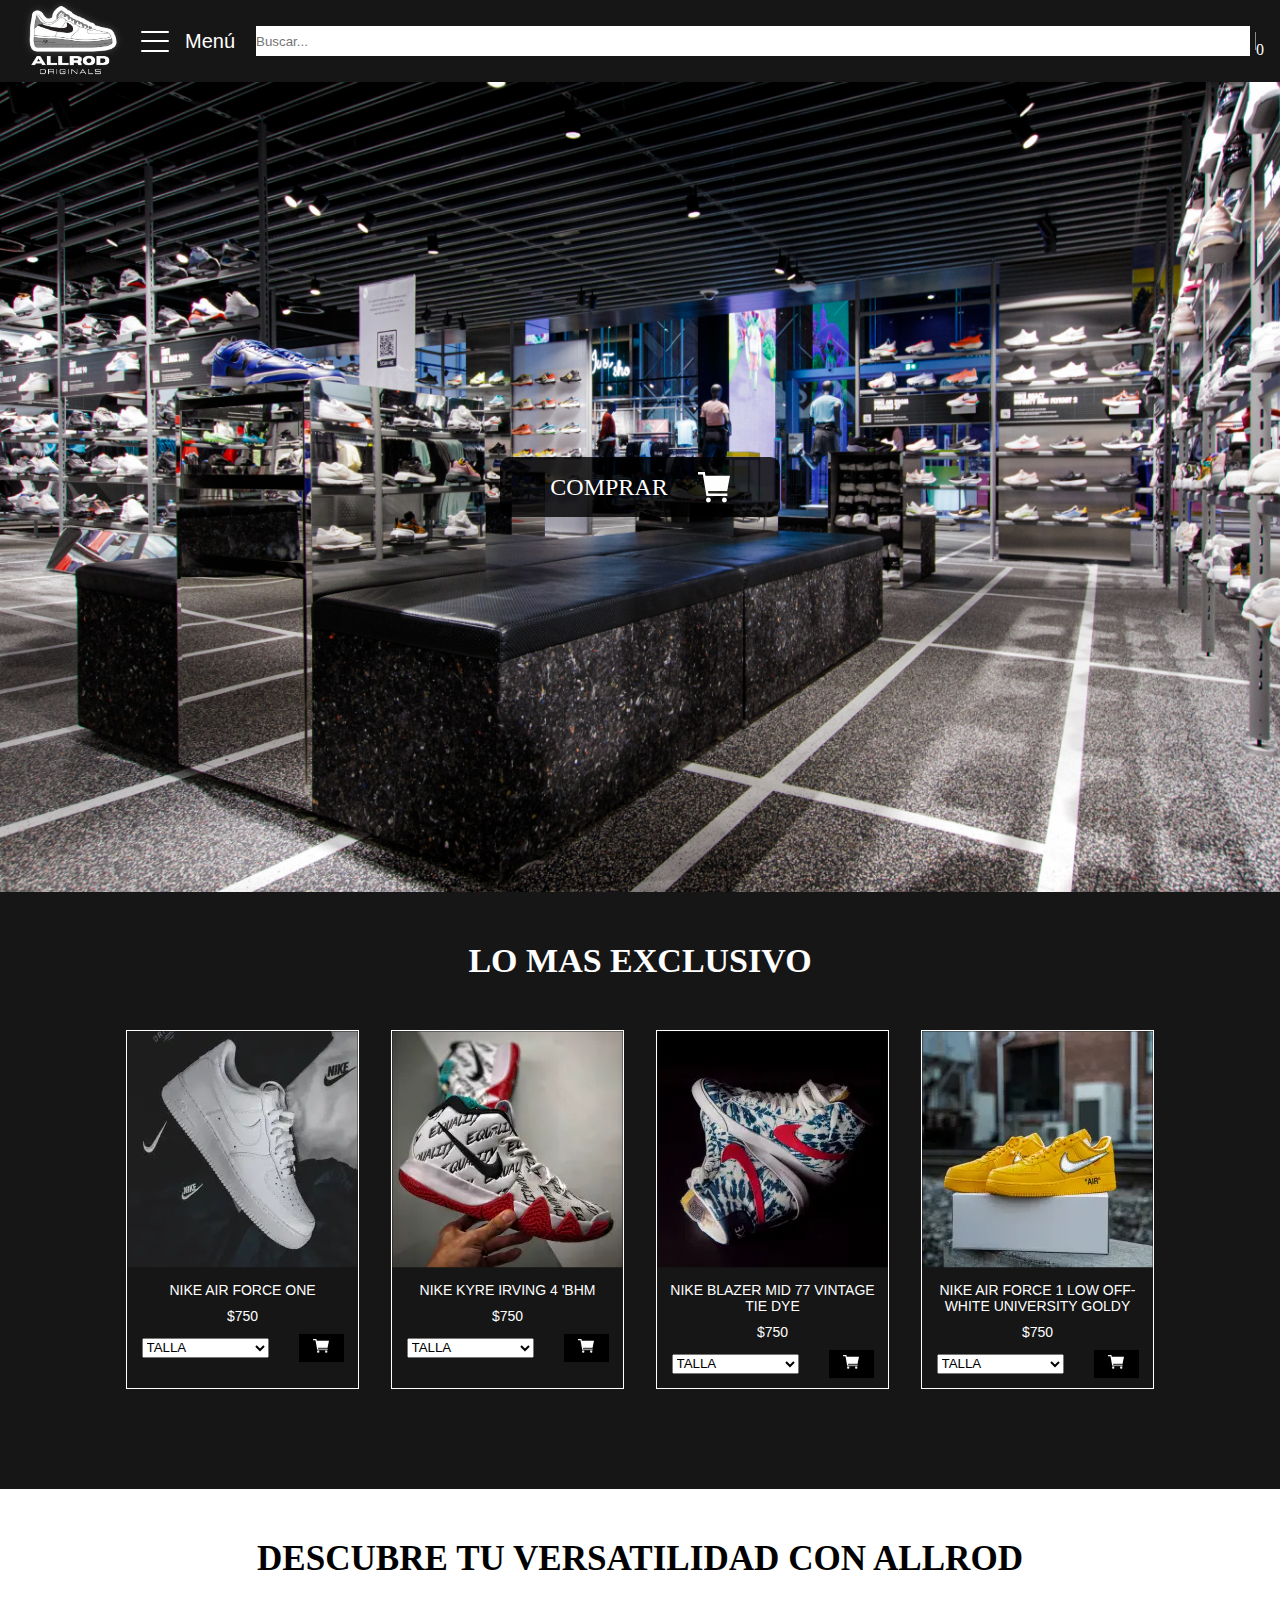
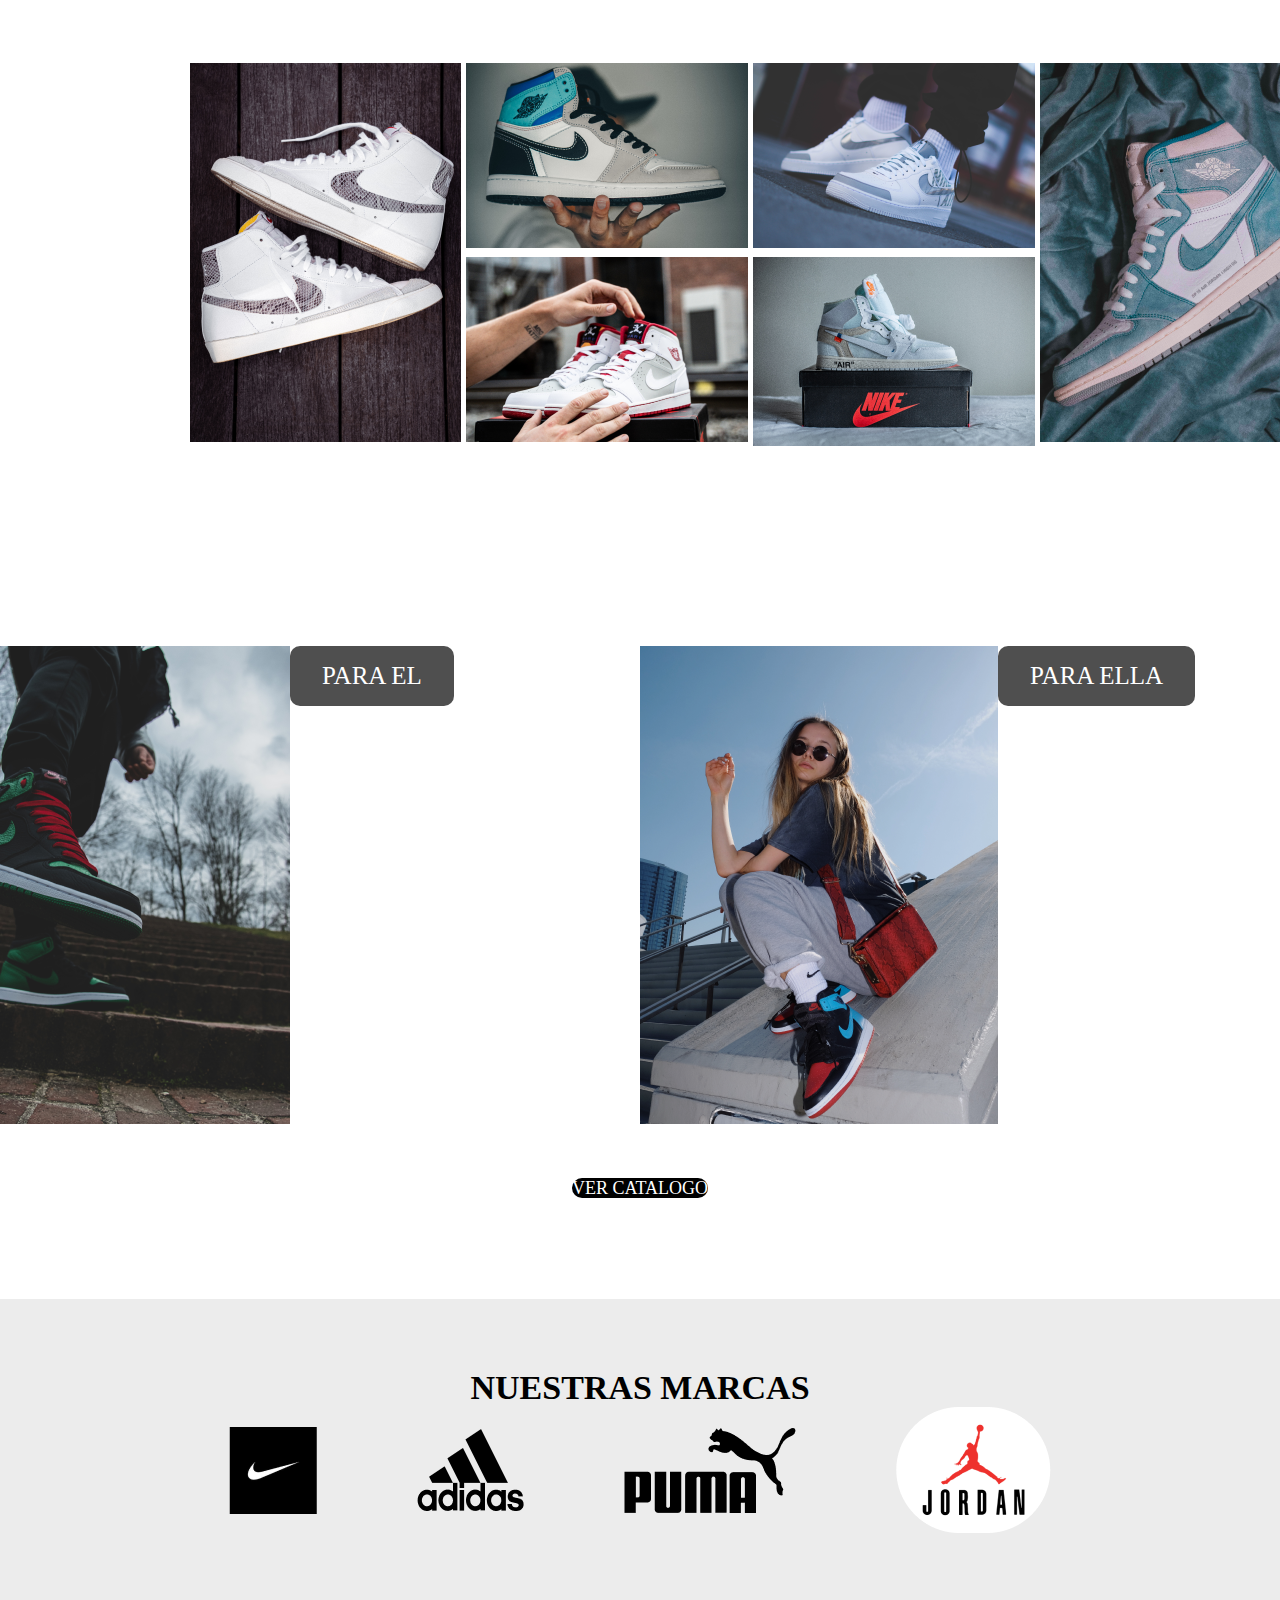
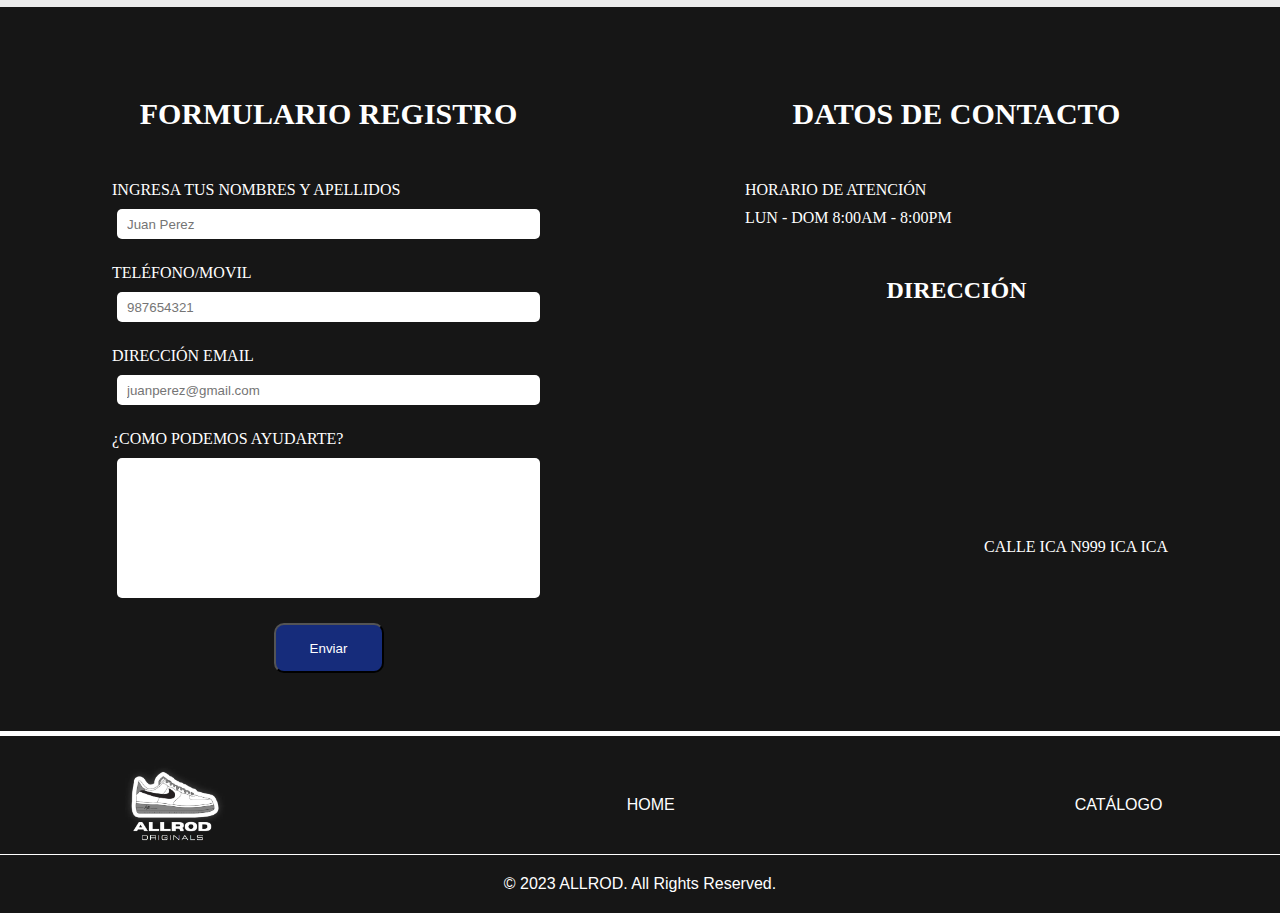
==== commit 9bdb3563: "FIX : nav" ====
--- a/index.html
+++ b/index.html
@@ -9,63 +9,65 @@
   </head>
 
   <body>
-    <header>
-      <div class="container-nav">
-        <div class="left">
-          <a href="index.html">
-            <img
-              class="logo"
-              src="assets/image/WhatsApp Image 2023-09-24 at 15.13.26.webp"
-              alt=""
-            />
-          </a>
-
-          <button class="menu">
-            <div class="line-ab">
-              <div class="line"></div>
-              <div class="line"></div>
-              <div class="line"></div>
-            </div>
-            <div class="menu__text">
-              <span>Menú</span>
-            </div>
-          </button>
-          <!-- <div class="barra_busqueda">
-            <div>
-              <span class="material-icons-outlined"> </span>
-            </div>
-            <input type="text" placeholder="Buscar ..." />
-            <div class="material-icons icon">
-              <span class="material-icons-outlined">
-                <svg
-                  xmlns="http://www.w3.org/2000/svg"
-                  fill="none"
-                  viewBox="0 0 24 24"
-                  stroke-width="1.5"
-                  stroke="currentColor"
-                  class="w-6 h-6 text-white"
-                >
-                  <path
-                    stroke-linecap="round"
-                    stroke-linejoin="round"
-                    d="M21 21l-5.197-5.197m0 0A7.5 7.5 0 105.196 5.196a7.5 7.5 0 0010.607 10.607z"
-                  />
-                </svg>
-              </span>
-            </div>
-          </div> -->
-        </div>
-        <div class="nav-link right">
-          <div>
-            <a class="iniciar-sesion" href="">Iniciar sesión</a>
-          </div>
-          <div class="nav-carrito">
-            <img src="assets/image/CARRITO DE COMPRAS.webp" alt="" />
-            <div>0</div>
-          </div>
-        </div>
-      </div>
-    </header>
+      <header>
+        <div class="container-nav">
+
+          <!-- <div class="left"> -->
+            <a href="index.html">
+              <img
+                class="logo"
+                src="assets/image/WhatsApp Image 2023-09-24 at 15.13.26.webp"
+                alt=""
+              />
+            </a>
+            <button class="menu">
+              <div class="line-ab">
+                <div class="line"></div>
+                <div class="line"></div>
+                <div class="line"></div>
+              </div>
+              <div class="menu__text">
+                <span>Menú</span>
+              </div>
+            </button>
+            <input class="barra-nav" type="text" placeholder="Buscar...">
+            <!-- <div class="barra_busqueda">
+              <div>
+                <span class="material-icons-outlined"> </span>
+              </div>
+              <input type="text" placeholder="Buscar ..." />
+              <div class="material-icons icon">
+                <span class="material-icons-outlined">
+                  <svg
+                    xmlns="http://www.w3.org/2000/svg"
+                    fill="none"
+                    viewBox="0 0 24 24"
+                    stroke-width="1.5"
+                    stroke="currentColor"
+                    class="w-6 h-6 text-white"
+                  >
+                    <path
+                      stroke-linecap="round"
+                      stroke-linejoin="round"
+                      d="M21 21l-5.197-5.197m0 0A7.5 7.5 0 105.196 5.196a7.5 7.5 0 0010.607 10.607z"
+                    />
+                  </svg>
+                </span>
+              </div>
+            </div> -->
+          <!-- </div> -->
+
+
+            <div class="iniciar-sesion">
+              <img src="assets/image/user.png" alt="">
+            </div>
+            <div class="nav-carrito">
+              <img src="assets/image/bolsa.png" alt="" />
+              <div>0</div>
+            </div>
+
+        </div>
+      </header>
 
     <main>
       <div class="portada">
@@ -92,9 +94,9 @@
                     <option value="">TALLA1</option>
                     <option value="">TALLA2</option>
                   </select>
-                  <button class="carrito">
-                    <img src="assets/image/CARRITO DE COMPRAS.webp" alt="" />
-                  </button>
+                  <a class="carrito">
+                    <img src="assets/image/CARRITO DE COMPRAS.webp" alt="" />
+                  </a>
                 </div>
               </div>
             </div>
@@ -111,9 +113,9 @@
                     <option value="">TALLA1</option>
                     <option value="">TALLA2</option>
                   </select>
-                  <button class="carrito">
-                    <img src="assets/image/CARRITO DE COMPRAS.webp" alt="" />
-                  </button>
+                  <a class="carrito">
+                    <img src="assets/image/CARRITO DE COMPRAS.webp" alt="" />
+                  </a>
                 </div>
               </div>
             </div>
@@ -130,9 +132,9 @@
                     <option value="">TALLA1</option>
                     <option value="">TALLA2</option>
                   </select>
-                  <button class="carrito">
-                    <img src="assets/image/CARRITO DE COMPRAS.webp" alt="" />
-                  </button>
+                  <a class="carrito">
+                    <img src="assets/image/CARRITO DE COMPRAS.webp" alt="" />
+                  </a>
                 </div>
               </div>
             </div>
@@ -149,9 +151,9 @@
                     <option value="">TALLA1</option>
                     <option value="">TALLA2</option>
                   </select>
-                  <button class="carrito">
-                    <img src="assets/image/CARRITO DE COMPRAS.webp" alt="" />
-                  </button>
+                  <a class="carrito">
+                    <img src="assets/image/CARRITO DE COMPRAS.webp" alt="" />
+                  </a>
                 </div>
               </div>
             </div>
@@ -174,8 +176,8 @@
         </div>
       </div>
 
-      <!-- Catalogo -->
-      <div class="catalogo">
+       <!-- Catalogo -->
+       <div class="catalogo">
         <div class="para-ellos">
           <div class="bg-el">
             <img src="assets/image/para-el.png" alt="" />
@@ -185,8 +187,14 @@
             <img src="assets/image/para-ella.png" alt="" />
             <a class="ella" href="">PARA ELLA</a>
           </div>
-        </div>
-        <button class="bt-catalogo">VER CATALOGO</button>
+          <div class="bg-niños">
+            <img src="assets/image/kid.png" alt="" />
+            <a class="ella" href="">PARA ELLOS</a>
+          </div>
+        </div>
+        <a href="./catalogo.html" class="bt-catalogo">
+          <span>VER CATALOGO</span>
+        </a>
       </div>
       <div class="nuestras-marcas">
         <h3>NUESTRAS MARCAS</h3>
@@ -205,6 +213,7 @@
           </div>
         </div>
       </div>
+
 
       <!-- REGISTRO/CONTACTO -->
       <div class="container-contacto">
--- a/main.css
+++ b/main.css
@@ -14,6 +14,11 @@
   --3xl: 30px;
   --4xl: 36px;
   --5xl: 48px;
+  --white: #ffffff;
+  --black: #000000;
+  --very-light-pink: #c7c7c7;
+  --text-input-field: #f7f7f7;
+  --hospital-blue: #73ade7;
 }
 
 header {
@@ -32,6 +37,7 @@
   display: flex;
   align-items: center;
   justify-content: space-between;
+  text-align: center;
 }
 .container-nav .left {
   gap: var(--xl);
@@ -113,10 +119,27 @@
 }
 .nav-carrito {
   cursor: pointer;
+  position: relative;
+  color: white;
 }
 .nav-carrito:hover {
   background-color: #252525ee;
   scale: 1.03;
+}
+.navbar-carrito div{
+  width: 16px;
+  height: 16px;
+  background-color: blue !important;
+  border-radius: 50%;
+  font-size: var(--sm);
+  font-weight: bold;
+  position: absolute;
+  top: -6px;
+  right: -3px;
+  display: flex;
+  justify-content: center;
+  align-items: center;
+  opacity: .8;
 }
 .iniciar-sesion {
   border-right: 1px solid hsla(0,0%,100%,.5);
@@ -135,7 +158,7 @@
 input:focus {
   outline: none;
 }
-.barra_busqueda{
+/* .barra_busqueda{
   width: 80%;
   margin: 15px;
   padding: 5px 10px;
@@ -148,7 +171,7 @@
 }
 .barra_busqueda input {
   font-size: 16px;
-}
+} */
 .icon{
   display:grid;
   align-content: center;
@@ -187,7 +210,7 @@
   border-radius: 10px;
   gap: 30px;
   transition: all 0.3s ease;
-  cursor: pointer;
+  text-decoration: none;
 
 }
 .nav-carrito {
@@ -215,7 +238,7 @@
 .exclusividad h2 {
   text-align: center;
   color: white;
-    ly: Roboto Serif;
+  font-family: Roboto Serif;
   font-size: 34px;
   font-style: normal;
   line-height: normal;
@@ -223,7 +246,7 @@
   padding-bottom: 50px;
 }
 
-.container {
+.container-exclusivo {
   display: flex;
   text-align: center;
   justify-content: center;
@@ -234,7 +257,7 @@
   width: 233px;
 }
 
-.card {
+.card-exclusivo {
   /* border: 0.5px solid white; */
   /* overflow-x: auto;
  scroll-behavior: smooth;
@@ -304,20 +327,335 @@
   align-items: center;
   text-align: center; */
 
-.card p {
+.card-parrafo {
   color: white;
   font-family: Roboto serif;
   font-weight: 200;
 }
-.exclusive {
-  /* display: grid;
-  grid-template-columns: repeat(auto-fit, minmax(150px, 1fr));
-  gap: 152px;
-  img {
-    border-radius: 8px;
-    width: 100%;
-    height: auto;
-  }
-  margin-bottom: 100px; */
-}
-
+
+/* SECTION VERSATILIDAD */
+
+.container-versatilidad {
+  background-color: white;
+  padding-bottom: 100px;
+  text-align: center;
+}
+.versatilidad {
+  text-align: center;
+  font-weight: 200;
+  font-size: 30px;
+  font-family: serif;
+  padding-top: 50px;
+  padding-bottom: 50px;
+}
+.galeria-v {
+  display: grid;
+  grid-template-columns: repeat(4, 1fr);
+  grid-template-rows: repeat(2, 1fr);
+  grid-column-gap: 5px;
+  grid-row-gap: 5px;
+  margin: 0 auto;
+  width: 100%;
+  max-width: 900px;
+}
+.img1 { grid-area: 1 / 1 / 3 / 2; }
+.img2 { grid-area: 1 / 2 / 2 / 3; }
+.img3 { grid-area: 2 / 2 / 3 / 3; }
+.img4 { grid-area: 1 / 3 / 2 / 4; }
+.img5 { grid-area: 2 / 3 / 3 / 4; }
+.img6 { grid-area: 1 / 4 / 3 / 5; }
+
+/* CATALOGO */
+
+.catalogo {
+  padding-top: 100px;
+  padding-bottom: 100px;
+  text-align: center;
+  align-items: center;
+  justify-content: center;
+}
+
+.para-ellos {
+  display: flex;
+  text-align: center;
+  align-items: center;
+  justify-content: center;
+  gap: 350px;
+  color: white;
+  padding-bottom: 50px;
+}
+
+.para-ellos a {
+  font-family: Roboto Serif;
+  font-size: 25px;
+  font-style: normal;
+  font-weight: 300;
+  line-height: normal;
+}
+
+.el,
+.ella {
+  background-color: #161616c1;
+  color: white;
+  padding: 16px 32px;
+  border-radius: 10px;
+  position: absolute;
+}
+
+.bt-catalogo {
+  text-align: center;
+  background-color: rgb(0, 0, 0);
+  color: white;
+  /* display: flex; */
+  width: 180px;
+  height: 50px;
+  flex-shrink: 0;
+  align-items: center;
+  justify-content: center;
+  border-radius: 10px;
+  font-size: 18px;
+  font-weight: 500;
+}
+.bt-catalogo:active {
+  transform: scale(1.1);
+}
+/* nuestras marcas */
+.nuestras-marcas {
+  text-align: center;
+  justify-content: center;
+  align-items: center;
+  background-color: #16161615;
+  padding-top: 70px;
+  padding-bottom: 70px;
+}
+.nuestras-marcas h3 {
+  font-size: 34px;
+  padding-bottom: 40 px;
+}
+/* .img-marcas {
+} */
+.marcas {
+  display: flex;
+  align-items: center;
+  justify-content: center;
+  gap: 100px;
+}
+
+/* Contacto */
+.container-contacto {
+  background-color: #161616;
+  color: white;
+  display: flex;
+  text-align: center;
+  justify-content: center;
+  gap: 200px;
+  padding: 50px;
+  font-family: 'Times New Roman', Times, serif;
+}
+.t-formulario {
+  font-size: 30px;
+  margin-top: 40px;
+  margin-bottom: 50px;
+
+}
+.i-registro {
+  width: 423px;
+  height: 35  px;
+  border-radius: 5px;
+  margin: 5px;
+  padding: 10px 10px;
+  align-items: start;
+  margin-top: 10px;
+  margin-bottom: 25px;
+}
+.i-ayuda {
+  width: 423px;
+  height: 140px;
+  border-radius: 5px;
+  margin-top: 10px;
+}
+.p-formulario {
+  text-align: start;
+}
+.btn-enviar {
+  margin: 8px;
+  width: 110px;
+  height: 50px;
+  border-radius: 10px;
+  color: white;
+  background-color: #162C7B;
+  margin-top: 25px;
+
+}
+.mapa {
+  width: 423px;
+  height: 200px;
+  border-radius: 10px;
+}
+.p-contacto {
+  text-align: start;
+  margin-bottom: 10px;
+   font-size: 16px;
+}
+.direccion {
+  margin-top: 50px;
+  margin-bottom: 20px;
+  font-size: 24px;
+}
+.d-direccion {
+  font-size: 16px;
+  margin-top: 10px;
+  text-align: end;
+}
+
+/* footer */
+.footer {
+  background-color: #161616;
+  margin-top: 5px;
+}
+.container-footer {
+  align-items: center;
+  justify-content: center;
+  border-bottom: 1px solid white;
+  display: flex;
+  gap: 400px;
+  padding-top: 30px;
+  padding-bottom: 10px;
+  font-family: Arial, Helvetica, sans-serif;
+}
+.p-footer {
+  color: white;
+  text-align: center;
+}
+.footer-c {
+  color: white;
+  text-align: center;
+  padding-top: 20px;
+  padding-bottom: 20px;
+  font-family: Arial, Helvetica, sans-serif;
+}
+
+/* CATALOGO.HTML */
+.gallery {
+  display: grid;
+  grid-template-columns: repeat(auto-fill, minmax(300px,1fr));
+  gap: 20px;
+  max-width: 1400px;
+  margin: 0 auto;
+}
+
+/* CARRITO MENU */
+.product-detail {
+  width: 360px;
+  padding: 24px;
+  box-sizing: border-box;
+  position: absolute;
+  right: 0;
+  background-color: var(--white);
+  z-index: 2;
+  visibility: hidden;
+}
+.active{
+  visibility: visible;
+
+}
+.title-container {
+  display: flex;
+  margin-bottom: 10px;
+}
+.title-container img {
+  transform: rotate(180deg);
+  margin-right: 14px;
+}
+.title {
+  font-size: var(--lg);
+  font-weight: bold;
+}
+.order {
+  display: grid;
+  grid-template-columns: auto 1fr;
+  gap: 16px;
+  align-items: center;
+  background-color: var(--text-input-field);
+  margin-bottom: 24px;
+  border-radius: 8px;
+  padding: 0 24px;
+}
+.order p{
+  margin-top: 16px;
+  margin-bottom: 16px;
+}
+.order p:nth-child(1) {
+  display: flex;
+  flex-direction: column;
+}
+.order p span:nth-child(1) {
+  font-size: var(--md);
+  font-weight: bold;
+}
+.order p span:nth-child(2) {
+  font-size: var(--sm);
+  color: var(--very-light-pink);
+}
+.order p:nth-child(2) {
+  text-align: end;
+  font-weight: bold;
+}
+
+
+.shopping-cart {
+  display: grid;
+  grid-template-columns: auto 1fr auto auto auto auto;
+  gap: 16px;
+  margin-bottom: 24px;
+  align-items: center;
+}
+.shopping-cart figure {
+  margin: 0;
+}
+.shopping-cart figure img {
+  width: 70px;
+  height: 70px;
+  border-radius: 20px;
+  object-fit: cover;
+}
+.shopping-cart p:nth-child(2) {
+  color: var(--very-light-pink);
+}
+.shopping-cart p:nth-child(3) {
+  font-size: var(--md);
+  font-weight: bold;
+}
+.primary-button {
+  background-color: var(--hospital-blue);
+  border-radius: 8px;
+  border: none;
+  color: var(--white);
+  width: 100%;
+  cursor: pointer;
+  font-size: var(--md);
+  font-weight: bold;
+  height: 50px;
+}
+
+.primary-button:disabled, .primary-button[disabled] {
+  /* border: 1px solid #999999; */
+  background-color: #cccccc;
+  color: #666666;
+}
+.btn-borrar, .btn-restar {
+  color: #aaaaaa;
+  float: right;
+  font-size: 28px;
+  font-weight: bold;
+}
+
+.btn-borrar:hover,
+.btn-borrar:focus,
+.btn-restar:hover,
+.btn-restar:focus {
+  color: #000;
+  text-decoration: none;
+  cursor: pointer;
+}
+
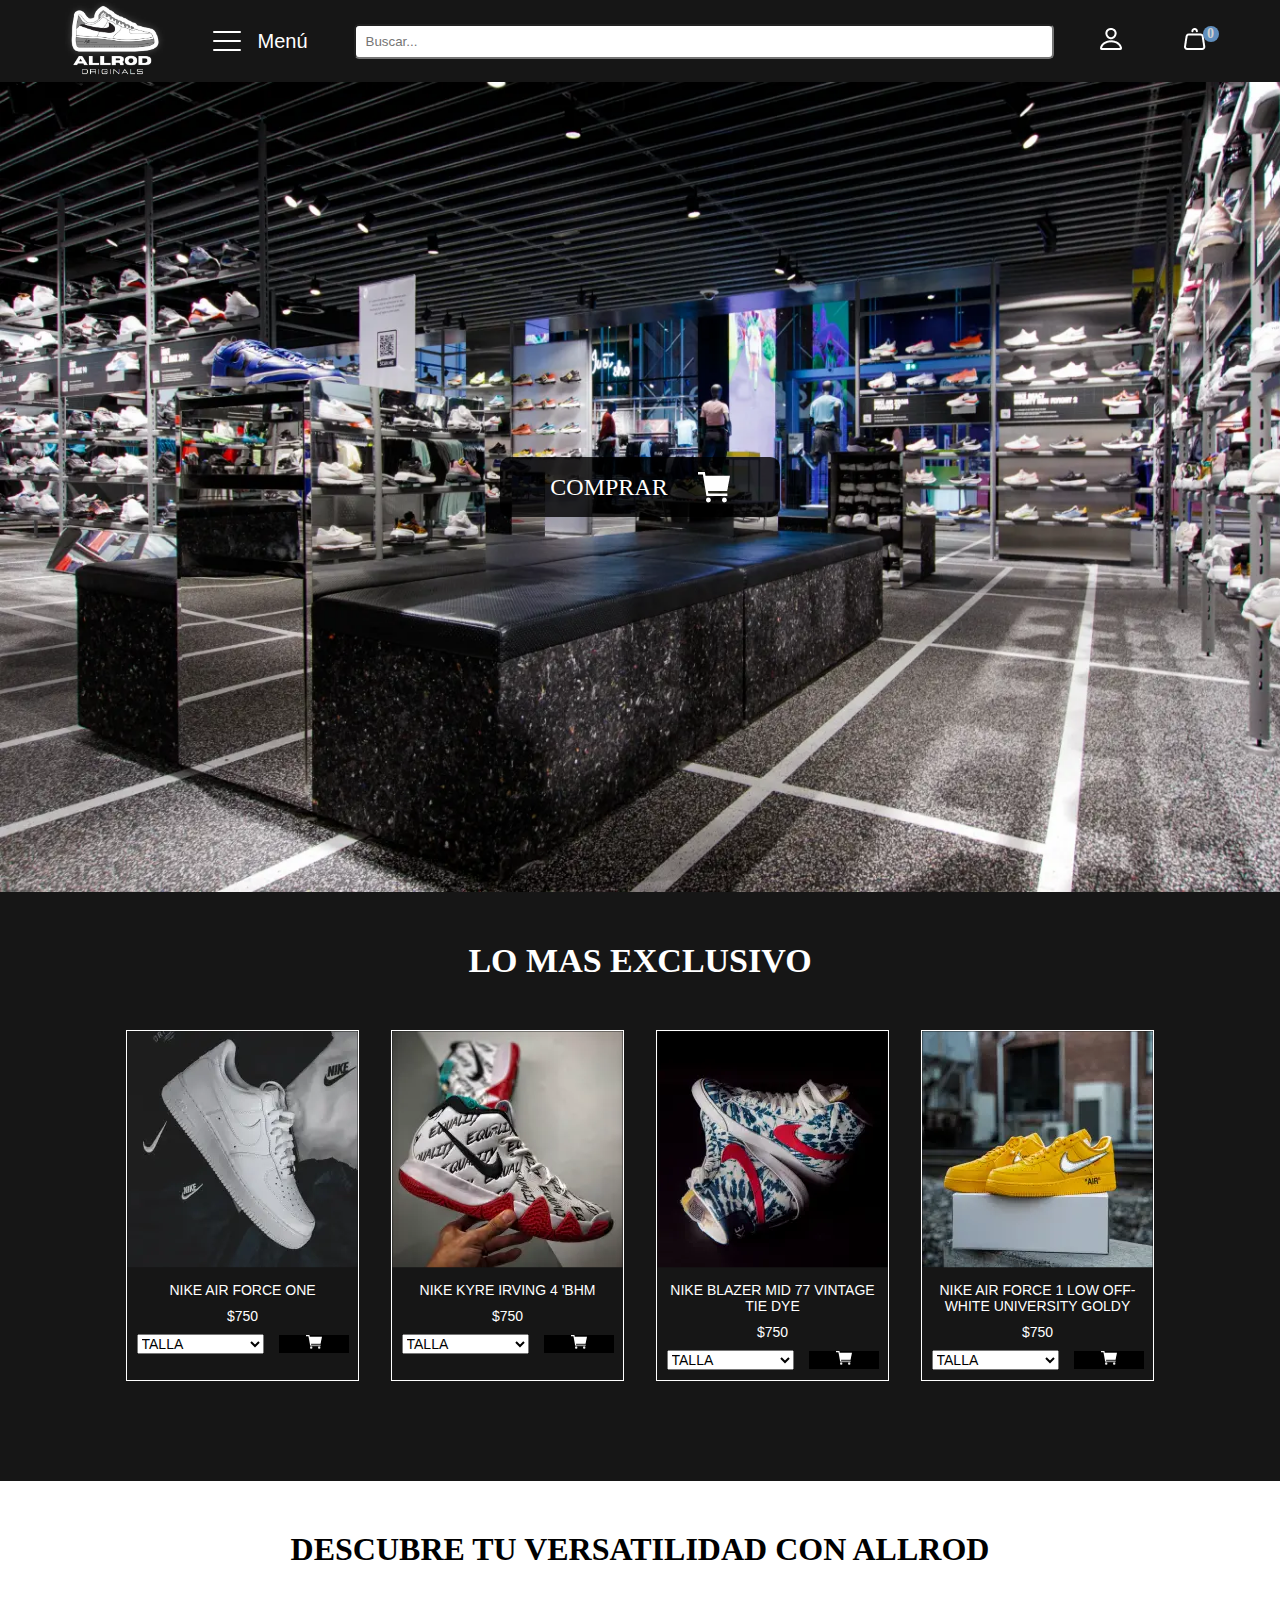
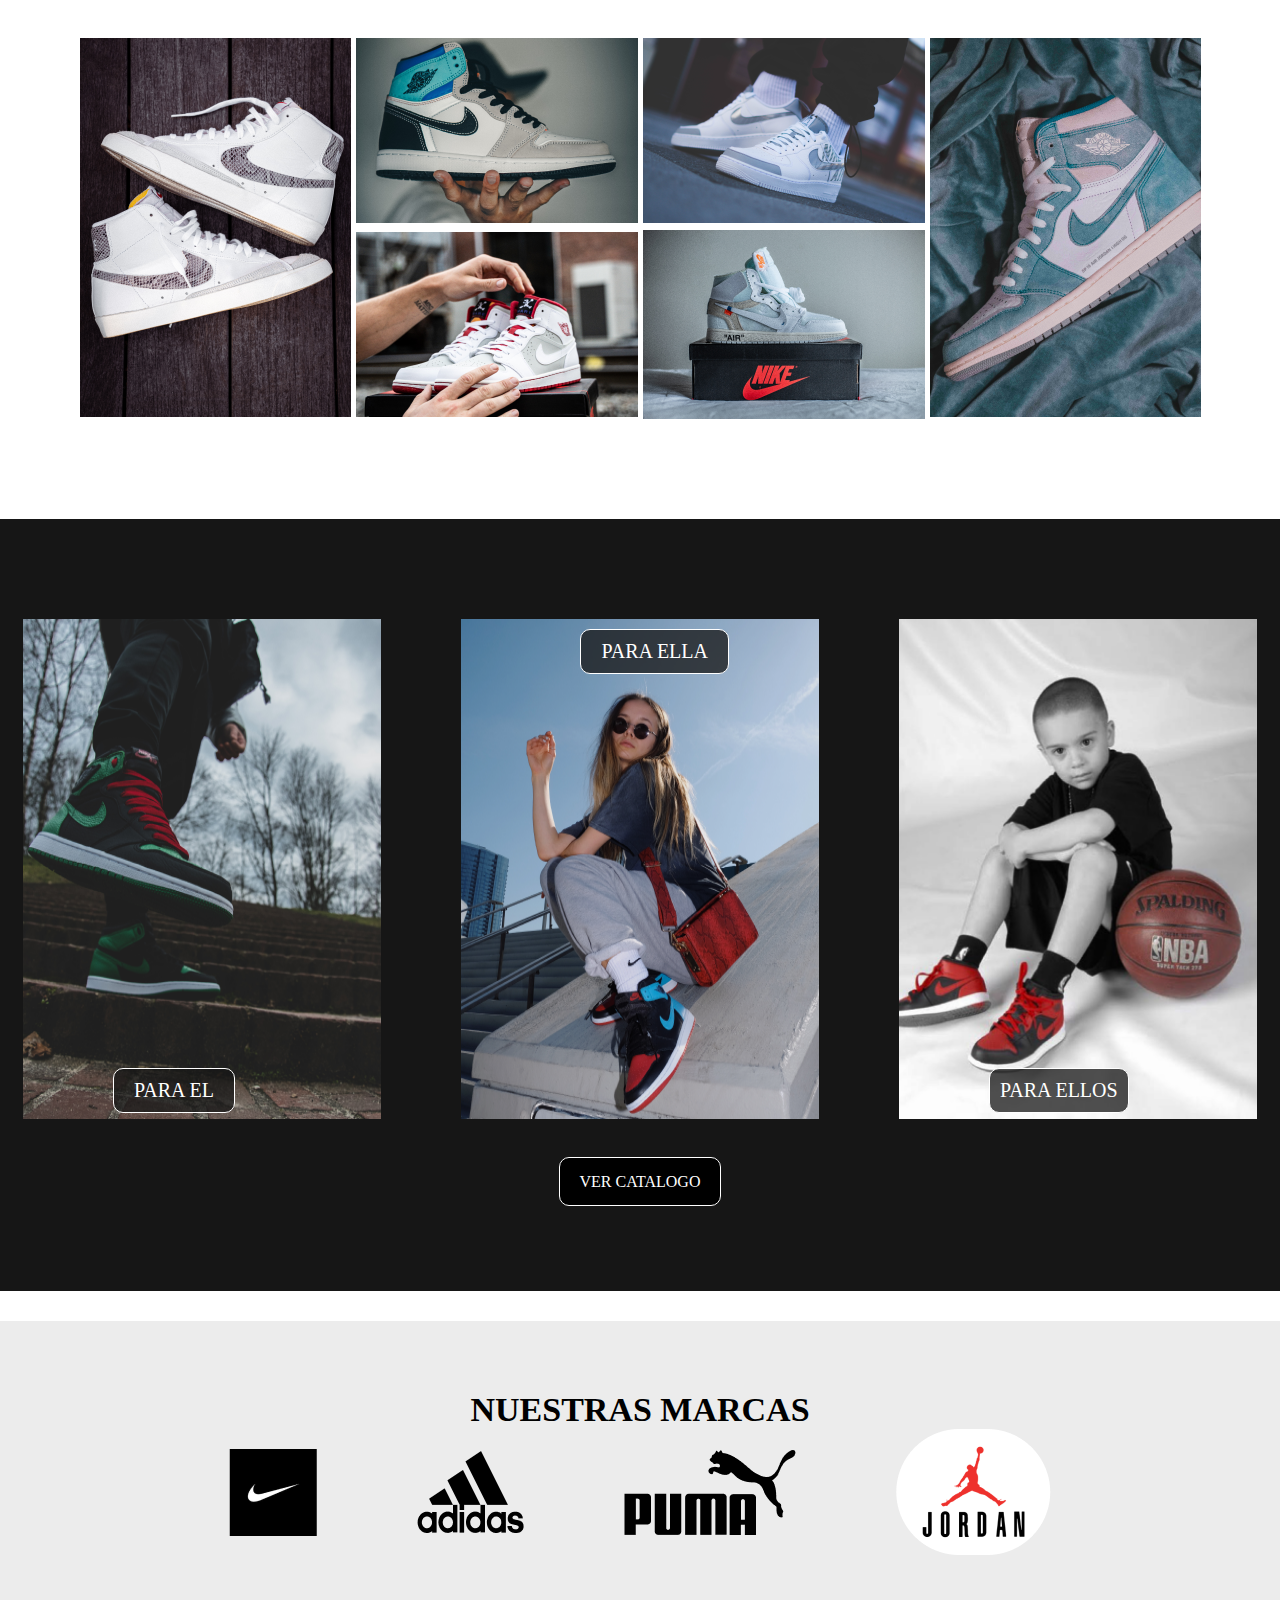
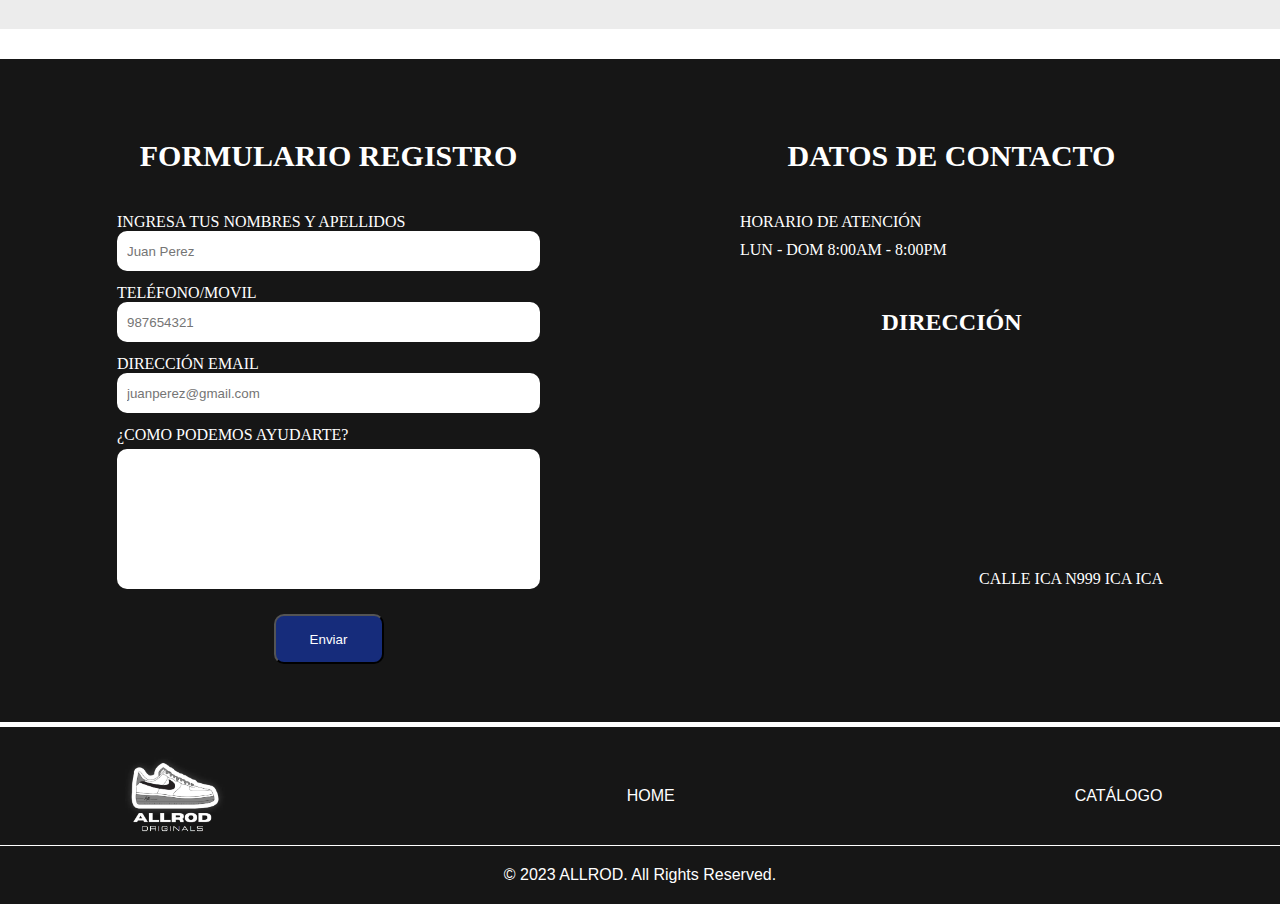
==== commit 63b17dea: "FIX: url css" ====
--- a/index.html
+++ b/index.html
@@ -5,7 +5,7 @@
     <meta name="viewport" content="width=device-width, initial-scale=1">
     <title>ALLROD ORIGINALS</title>
     <link href="https://cdn.jsdelivr.net/npm/bootstrap@5.3.2/dist/css/bootstrap.min.css" rel="stylesheet" integrity="sha384-T3c6CoIi6uLrA9TneNEoa7RxnatzjcDSCmG1MXxSR1GAsXEV/Dwwykc2MPK8M2HN" crossorigin="anonymous">
-    <link rel="stylesheet" href="./main.css" />
+    <link rel="stylesheet" href="./assets/css/main.css" />
   </head>
 
   <body>
--- a/assets/css/main.css
+++ b/assets/css/main.css
@@ -0,0 +1,892 @@
+* {
+  margin: 0;
+  padding: 0;
+  box-sizing: border-box;
+  text-decoration: none;
+}
+:root {
+  --xs: 12px;
+  --sm: 14px;
+  --md: 16px;
+  --lg: 18px;
+  --xl: 20px;
+  --2xl: 24px;
+  --3xl: 30px;
+  --4xl: 36px;
+  --5xl: 48px;
+  --white: #ffffff;
+  --black: #000000;
+  --very-light-pink: #c7c7c7;
+  --text-input-field: #f7f7f7;
+  --hospital-blue: #73ade7;
+}
+
+header {
+  background-color: #161616;
+}
+/* .nav-f {
+  display: flex;
+  flex-wrap: inherit;
+  align-items: center;
+  justify-content: center;
+} */
+.container-nav {
+  padding: 0 var(--md);
+  margin: 0 auto;
+  width: 100%;
+  display: flex;
+  align-items: center;
+  justify-content: center;
+  text-align: center;
+  gap: 30px;
+}
+.container-nav .left {
+  margin-left: 10px;
+  gap: var(--4xl);
+  display: flex;
+  width: 100%;
+}
+/* .right {
+  margin-right: 10px;
+  gap: var(--4xl);
+  display: flex;
+} */
+.barra-nav {
+  width: 700px;
+  height: 35px;
+  border-radius: 5px;
+  padding: 10px;
+}
+
+.logo {
+  width: 109px;
+  height: 78px;
+}
+
+.logo:hover {
+  transform: scale(1.1);
+}
+.menu {
+  border: 0;
+  background: transparent;
+  display: flex;
+  align-items: center;
+  gap: 1rem;
+  padding: 0.5rem 1rem;
+  border-radius: 5px;
+  cursor: pointer;
+}
+.menu:hover {
+  background-color: #252525ee;
+}
+.menu__text {
+  color: white;
+  font-size: 20px;
+}
+.line-ab {
+  display: flex;
+  flex-direction: column;
+  width: 28px;
+  height: 28px;
+  gap: 7px;
+  align-items: center;
+  justify-content: center;
+}
+.line {
+  background-color: white;
+  height: 2px;
+  width: 100%;
+  border-radius: 5px;
+  transition: all .5s;
+  transform-origin: left;
+}
+.menu:hover > .line-ab > div:first-child {
+  transform: rotate(45deg);
+}
+.menu:hover > .line-ab > div:nth-child(2) {
+  opacity: 0;
+}
+.menu:hover > .line-ab > div:last-child {
+  transform: rotate(-45deg);
+}
+.nav-link {
+  display: flex;
+  /* flex-wrap: inherit; */
+  align-items: center;
+  justify-content: end;
+  gap: var(--xl);
+  margin-right: 200px;
+}
+
+.nav-link  a {
+  color: white;
+  text-align: center;
+  font-size: var(--xl);
+  font-weight: 200;
+  transition: 0.3s linear;
+  align-items: center;
+  justify-content: center;
+  font-family: Arial, Helvetica, sans-serif;
+  transition: all .3s ease;
+  display: inline-block;
+  padding: 0.5rem 1rem;
+
+
+}
+
+.nav-carrito {
+  cursor: pointer;
+  position: relative;
+  color: white;
+}
+.nav-carrito:hover {
+  background-color: #252525ee;
+  scale: 1.03;
+}
+.nav-carrito div{
+  width: 16px;
+  height: 16px;
+  background-color:var(--hospital-blue);
+  border-radius: 50%;
+  font-size: var(--sm);
+  font-weight: bold;
+  position: absolute;
+  top: 6px;
+  right: 3px;
+  display: flex;
+  justify-content: center;
+  align-items: center;
+  opacity: .8;
+}
+.iniciar-sesion {
+  padding: 0.5rem 1rem;
+  cursor: pointer;
+
+}
+.iniciar-sesion:hover {
+  background-color: #252525ee;
+  scale: 1.03;
+}
+
+/* input{
+  width: 100%;
+  height: 30px;
+  margin: 0 5px;
+  border: none;
+}
+input:focus {
+  outline: none;
+} */
+/* .barra-busqueda {
+  display: flex;
+  justify-content: space-between;
+  border-radius: 20px;
+  width: 50%;
+  justify-content: center;
+  align-items: center;
+} */
+/* .barra_busqueda{
+  width: 80%;
+  margin: 15px;
+  padding: 5px 10px;
+  display: flex;
+  justify-content: space-between;
+  align-items: center;
+  border-radius: 20px;
+  border-style: solid;
+  background-color: white;
+}
+.barra_busqueda input {
+  font-size: 16px;
+} */
+/* .icon{
+  display:grid;
+  align-content: center;
+  color: gray;
+  height: 24px;
+  width: 24px;
+} */
+
+/* portada */
+
+.portada {
+  background-image: url("../image/portada.webp");
+  background-size: cover;
+  min-height: calc(102vh - 108px);
+  display: flex;
+  align-items: center;
+  justify-content: center;
+}
+.portada h1 {
+  color: white;
+  font-size: 28px;
+  border-radius: 6px;
+  flex-shrink: 0;
+  font-weight: 200;
+}
+.button-comprar {
+  text-align: center;
+  background-color: rgba(0, 0, 0, 0.557);
+  color: white;
+  display: flex;
+  width: 280px;
+  height: 60px;
+  flex-shrink: 0;
+  align-items: center;
+  justify-content: center;
+  border-radius: 10px;
+  gap: 30px;
+  transition: all 0.3s ease;
+  text-decoration: none;
+
+}
+.nav-carrito {
+  cursor: pointer;
+  padding: 0.5rem 1rem;
+}
+.button-comprar :hover {
+  scale: 1.03;
+}
+.button-comprar:active {
+  transform: scale(1.1);
+}
+.button-comprar span {
+  font-size: 24px;
+}
+
+.carrito-button {
+  width: 34px;
+  height: 36px;
+  align-items: center;
+}
+
+/* EXLUSIVIDAD  */
+
+.exclusividad {
+  background-color: #161616;
+  padding-bottom: 100px;
+}
+.exclusividad h2 {
+  text-align: center;
+  color: white;
+  font-family: Roboto Serif;
+  font-size: 34px;
+  font-style: normal;
+  line-height: normal;
+  padding-top: 50px;
+  padding-bottom: 50px;
+}
+
+.container-exclusivo {
+  display: flex;
+  text-align: center;
+  justify-content: center;
+  gap: 32px;
+}
+.section-exclusive {
+  height: 346px;
+  width: 233px;
+}
+
+.card-exclusivo {
+  /* border: 0.5px solid white; */
+  /* overflow-x: auto;
+ scroll-behavior: smooth;
+ display: flex; */
+  /* text-align: center;
+ place-items: center;
+ align-items: center;
+ justify-content: center;
+ text-align: center; */
+  border: 1px solid white;
+  /* height: 346px; */
+  width: 233px;
+  height: 100%;
+}
+/* Exclusividad  */
+
+.exclusividad {
+  background-color: #161616;
+  padding-bottom: 100px;
+}
+.exclusividad h2 {
+  text-align: center;
+  color: white;
+  font-family: Roboto Serif;
+  font-size: 34px;
+  font-style: normal;
+  line-height: normal;
+  padding-top: 50px;
+  padding-bottom: 50px;
+}
+
+.container-exclusivo {
+  display: flex;
+  text-align: center;
+  justify-content: center;
+  gap: 32px;
+}
+.section-exclusive {
+  height: 346px;
+  width: 233px;
+}
+
+.card-exclusivo {
+  /* border: 0.5px solid white; */
+  /* overflow-x: auto;
+ scroll-behavior: smooth;
+ display: flex; */
+  /* text-align: center;
+ place-items: center;
+ align-items: center;
+ justify-content: center;
+ text-align: center; */
+  border: 1px solid white;
+  /* height: 346px; */
+  width: 233px;
+  height: 100%;
+}
+/* Exclusividad  */
+.nombre-esclusivo {
+  text-align: center;
+}
+.producto-exclusivo-info {
+  text-align: center;
+  color: white;
+  text-align: center;
+  font-family: Arial, Helvetica, sans-serif;
+}
+.producto-exclusivo-info h3 {
+  font-weight: 200;
+  font-size: 14px;
+  padding: 10px;
+}
+.producto-exclusivo-info p {
+  font-weight: 200;
+  font-size: 14px;
+  padding-bottom: 10px;
+}
+
+.select-exclusivo {
+  margin-bottom: 10px;
+  display: flex;
+  align-items: center;
+  justify-content: center;
+  gap: 15px;
+}
+.select-exclusivo select {
+  width: 127px;
+  height: 20px;
+  align-items: first baseline;
+  font-size: 14px;
+}
+.carrito {
+  background-color: black;
+  width: 70px;
+  height: 40%;
+  transition: all 0.5s ease;
+  cursor: pointer;
+}
+.carrito:hover {
+  transform: scale(1.2);
+}
+.carrito img {
+  width: 16px;
+  height: 14px;
+}
+
+/* .card h3 {
+  color: white;
+  font-family: Roboto serif;
+  font-weight: 200;
+  align-items: center;
+  text-align: center; */
+
+.card-parrafo {
+  color: white;
+  font-family: Roboto serif;
+  font-weight: 200;
+}
+
+/* SECTION VERSATILIDAD */
+
+.container-versatilidad {
+  background-color: white;
+  padding-bottom: 100px;
+  text-align: center;
+}
+.versatilidad {
+  text-align: center;
+  font-weight: 200;
+  padding-top: 50px;
+  padding-bottom: 50px;
+}
+.versatilidad h3 {
+  font-size: 32px;
+  font-family: serif;
+}
+.galeria-v {
+  display: grid;
+  grid-template-columns: repeat(4, 1fr);
+  grid-template-rows: repeat(2, 1fr);
+  grid-column-gap: 5px;
+  grid-row-gap: 5px;
+  margin: 0 auto;
+  width: 100%;
+  max-width: 900px;
+  text-align: center;
+  align-items: center;
+  justify-content: center;
+}
+.img1 { grid-area: 1 / 1 / 3 / 2; }
+.img2 { grid-area: 1 / 2 / 2 / 3; }
+.img3 { grid-area: 2 / 2 / 3 / 3; }
+.img4 { grid-area: 1 / 3 / 2 / 4; }
+.img5 { grid-area: 2 / 3 / 3 / 4; }
+.img6 { grid-area: 1 / 4 / 3 / 5; }
+
+/* CATALOGO */
+
+.catalogo {
+  padding-top: 100px;
+  padding-bottom: 100px;
+  text-align: center;
+  align-items: center;
+  justify-content: center;
+  background-color: #161616;
+}
+
+.para-ellos {
+  display: flex;
+  text-align: center;
+  align-items: center;
+  justify-content: center;
+  gap: 80px;
+  color: white;
+  padding-bottom: 50px;
+}
+.para-ellos img {
+  width: 358px;
+  height: 500px;
+}
+
+.para-ellos a {
+  font-family: Roboto Serif;
+  font-size: 25px;
+  font-style: normal;
+  font-weight: 300;
+  text-decoration: none;
+  position: relative;
+  font-size: 20px;
+  border: 1px solid white;
+}
+.bg-el {
+  display:inline-block;
+  position:relative;
+}
+.bg-el a {
+  position: absolute;
+  bottom:10px;
+  left:90px;
+  background-color:#161616c1;
+  border-radius:10px;
+  color:white;
+  text-transform:uppercase;
+  padding:10px 20px;
+}
+
+
+.bg-ella {
+  display:inline-block;
+  position:relative;
+}
+.bg-ella a {
+  position: absolute;
+  top:10px;
+  right:90px;
+  background-color:#161616c1;
+  border-radius:10px;
+  color:white;
+  text-transform:uppercase;
+  padding:10px 20px;
+}
+.bg-ella a hover {
+  scale: 1.2;
+}
+.bg-niños {
+  display: inline-block;
+  position: relative;
+}
+.bg-niños a {
+    position: absolute;
+    bottom:10px;
+    left: 90px;
+    background-color:#161616c1;
+    border-radius:10px;
+    color:white;
+    text-transform:uppercase;
+    padding: 10px;
+  }
+
+/* .el,
+.ella {
+  background-color: #161616c1;
+  color: white;
+  padding: 10px;
+  border-radius: 10px;
+  position: absolute;
+} */
+
+.bt-catalogo {
+  background-color: black;
+  text-align: center;
+  text-decoration: none;
+  padding: 15px 20px;
+  border: 1px solid white;
+  border-radius: 10px;
+  color: white;
+}
+.bt-catalogo hover {
+  scale: 1.03;
+}
+/* .bt-catalogo:active {
+  transform: scale(1.1);
+} */
+/* nuestras marcas */
+.nuestras-marcas {
+  text-align: center;
+  justify-content: center;
+  align-items: center;
+  background-color: #16161615;
+  margin-top: 30px;
+  padding-top: 70px;
+  padding-bottom: 70px;
+}
+.nuestras-marcas h3 {
+  font-size: 34px;
+  padding-bottom: 40 px;
+}
+/* .img-marcas {
+} */
+.marcas {
+  display: flex;
+  align-items: center;
+  justify-content: center;
+  gap: 100px;
+}
+
+/* Contacto */
+.container-contacto {
+  background-color: #161616;
+  color: white;
+  display: flex;
+  text-align: center;
+  justify-content: center;
+  gap: 200px;
+  padding: 50px;
+  font-family: serif;
+  margin-top: 30px;
+}
+.t-formulario {
+  font-size: 30px;
+  margin-top: 30px;
+  margin-bottom: 40px;
+
+}
+.i-registro {
+  width: 423px;
+  height: 40px;
+  border-radius: 10px;
+  padding: 10px 10px;
+  align-items: start;
+  margin-bottom: 8px;
+  border: none;
+}
+.i-ayuda {
+  width: 423px;
+  height: 140px;
+  border-radius: 10px;
+  margin-top: 5px;
+  border: none;
+}
+.p-formulario {
+  text-align: start;
+  margin-top: 5px ;
+}
+.btn-enviar {
+  margin: 8px;
+  width: 110px;
+  height: 50px;
+  border-radius: 10px;
+  color: white;
+  background-color: #162C7B;
+  margin-top: 25px;
+
+}
+.mapa {
+  width: 423px;
+  height: 200px;
+  border-radius: 10px;
+}
+.p-contacto {
+  text-align: start;
+  margin-bottom: 10px;
+   font-size: 16px;
+}
+.direccion {
+  margin-top: 50px;
+  margin-bottom: 20px;
+  font-size: 24px;
+}
+.d-direccion {
+  font-size: 16px;
+  margin-top: 10px;
+  text-align: end;
+}
+
+/* footer */
+.footer {
+  background-color: #161616;
+  margin-top: 5px;
+}
+.container-footer {
+  align-items: center;
+  justify-content: center;
+  border-bottom: 1px solid white;
+  display: flex;
+  gap: 400px;
+  padding-top: 30px;
+  padding-bottom: 10px;
+  font-family: Arial, Helvetica, sans-serif;
+}
+.p-footer {
+  color: white;
+  text-align: center;
+}
+.footer-c {
+  color: white;
+  text-align: center;
+  padding-top: 20px;
+  padding-bottom: 20px;
+  font-family: Arial, Helvetica, sans-serif;
+}
+
+/* CATALOGO.HTML */
+
+.main-catalogo {
+  background-color: #161616;
+}
+
+.portada-productos {
+  background-image: url(../image/productos.png);
+  background-size: cover;
+  width: 100%;
+  height: 350px;
+  padding-top: 50px;
+  margin-bottom: 100px;
+}
+.portada-productos h1 {
+  color: white;
+  text-align: center;
+  justify-content: center;
+  padding: 70px 20px 90px;
+  font-size: 40px;
+  font-family: Arial, Helvetica, sans-serif;
+  font-weight: 600;
+}
+.sct-productos {
+  display: flex;
+  justify-content: center;
+  gap: 200px;
+}
+.c-titulo {
+  font-size: 20px;
+  /* border-bottom: 1px solid white; */
+  /* border: 1px solid white; */
+  padding: 10px 120px 10px 15px;
+  color: white;
+  font-family: Arial, Helvetica, sans-serif;
+}
+
+.c-productos {
+  color: white;
+}
+.c-categorias {
+  margin-bottom: 15px;
+  border: 1px solid white;
+  padding-bottom: 10px;
+  padding-left: 10px;
+
+}
+.c-marcas {
+  margin-bottom: 15px;
+  border: 1px solid white;
+  padding-bottom: 10px;
+  padding-left: 10px;
+}
+.c-medidas {
+  margin-bottom: 15px;
+  border: 1px solid white;
+  padding-bottom: 10px;
+  padding-left: 10px;
+}
+.gallery {
+  display: grid;
+  grid-template-columns: repeat(auto-fill, minmax(250px,1fr));
+  gap: 50px;
+  max-width: 1000px;
+  /* margin-left: 700px; */
+}
+
+/* CARRITO MENU */
+.product-detail {
+  width: 360px;
+  padding: 24px;
+  box-sizing: border-box;
+  position: absolute;
+  right: 0;
+  background-color: var(--white);
+  z-index: 2;
+  visibility: hidden;
+}
+.active{
+  visibility: visible;
+
+}
+.title-container {
+  display: flex;
+  margin-bottom: 10px;
+}
+.title-container img {
+  transform: rotate(180deg);
+  margin-right: 14px;
+}
+.title {
+  font-size: var(--lg);
+  font-weight: bold;
+}
+.order {
+  display: grid;
+  grid-template-columns: auto 1fr;
+  gap: 16px;
+  align-items: center;
+  background-color: var(--text-input-field);
+  margin-bottom: 24px;
+  border-radius: 8px;
+  padding: 0 24px;
+}
+.order p{
+  margin-top: 16px;
+  margin-bottom: 16px;
+}
+.order p:nth-child(1) {
+  display: flex;
+  flex-direction: column;
+}
+.order p span:nth-child(1) {
+  font-size: var(--md);
+  font-weight: bold;
+}
+.order p span:nth-child(2) {
+  font-size: var(--sm);
+  color: var(--very-light-pink);
+}
+.order p:nth-child(2) {
+  text-align: end;
+  font-weight: bold;
+}
+
+
+.shopping-cart {
+  display: grid;
+  grid-template-columns: auto 1fr auto auto auto auto;
+  gap: 16px;
+  margin-bottom: 24px;
+  align-items: center;
+}
+.shopping-cart figure {
+  margin: 0;
+}
+.shopping-cart figure img {
+  width: 70px;
+  height: 70px;
+  border-radius: 20px;
+  object-fit: cover;
+}
+.shopping-cart p:nth-child(2) {
+  color: var(--very-light-pink);
+}
+.shopping-cart p:nth-child(3) {
+  font-size: var(--md);
+  font-weight: bold;
+}
+.primary-button {
+  background-color: var(--hospital-blue);
+  border-radius: 8px;
+  border: none;
+  color: var(--white);
+  width: 100%;
+  cursor: pointer;
+  font-size: var(--md);
+  font-weight: bold;
+  height: 50px;
+}
+
+.primary-button:disabled, .primary-button[disabled] {
+  /* border: 1px solid #999999; */
+  background-color: #cccccc;
+  color: #666666;
+}
+.btn-borrar, .btn-restar {
+  color: #aaaaaa;
+  float: right;
+  font-size: 28px;
+  font-weight: bold;
+}
+
+.btn-borrar:hover,
+.btn-borrar:focus,
+.btn-restar:hover,
+.btn-restar:focus {
+  color: #000;
+  text-decoration: none;
+  cursor: pointer;
+}
+
+/* PRODUCTOS CATALOGO */
+.card-producto {
+  width: 233px;
+  height: 370px;
+  border: 1px solid white;
+}
+.img-producto {
+  width: 231px;
+  height: 237px;
+}
+.nombre-producto {
+  text-align: center;
+  justify-content: center;
+  color: white;
+  font-size: 18px;
+  margin-top: 10px;
+  font-family: Arial, Helvetica, sans-serif;
+  font-weight: 200;
+  font-size: 14px;
+  padding: 5px;
+}
+.precio-producto {
+  color: white;
+  text-align: center;
+  margin-bottom: 15px;
+  font-family: Arial, Helvetica, sans-serif;
+  font-size: 15px;
+  font-weight: 200;
+}
+.talla {
+  width: 150px;
+  height: 25px;
+  margin-left: 10px;
+  font-size: 14px;
+  padding-left: 5px;
+}
+
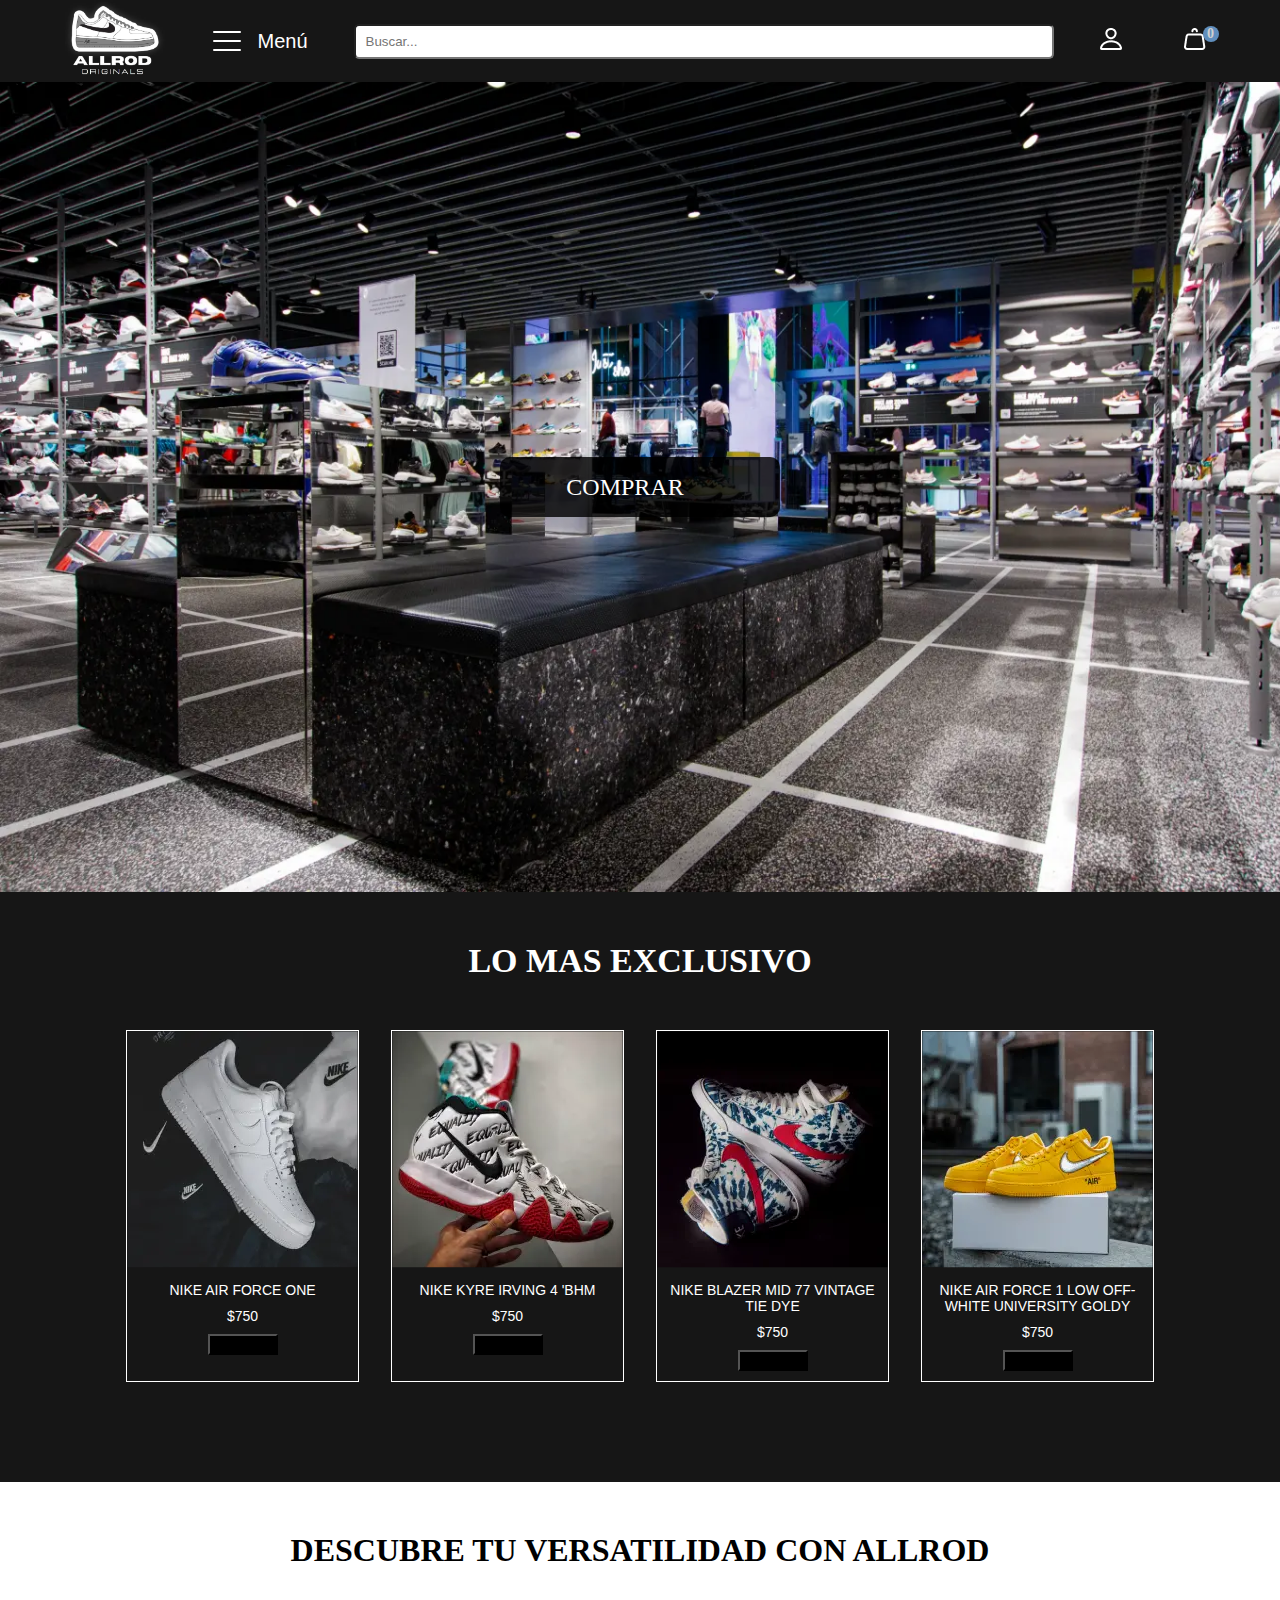
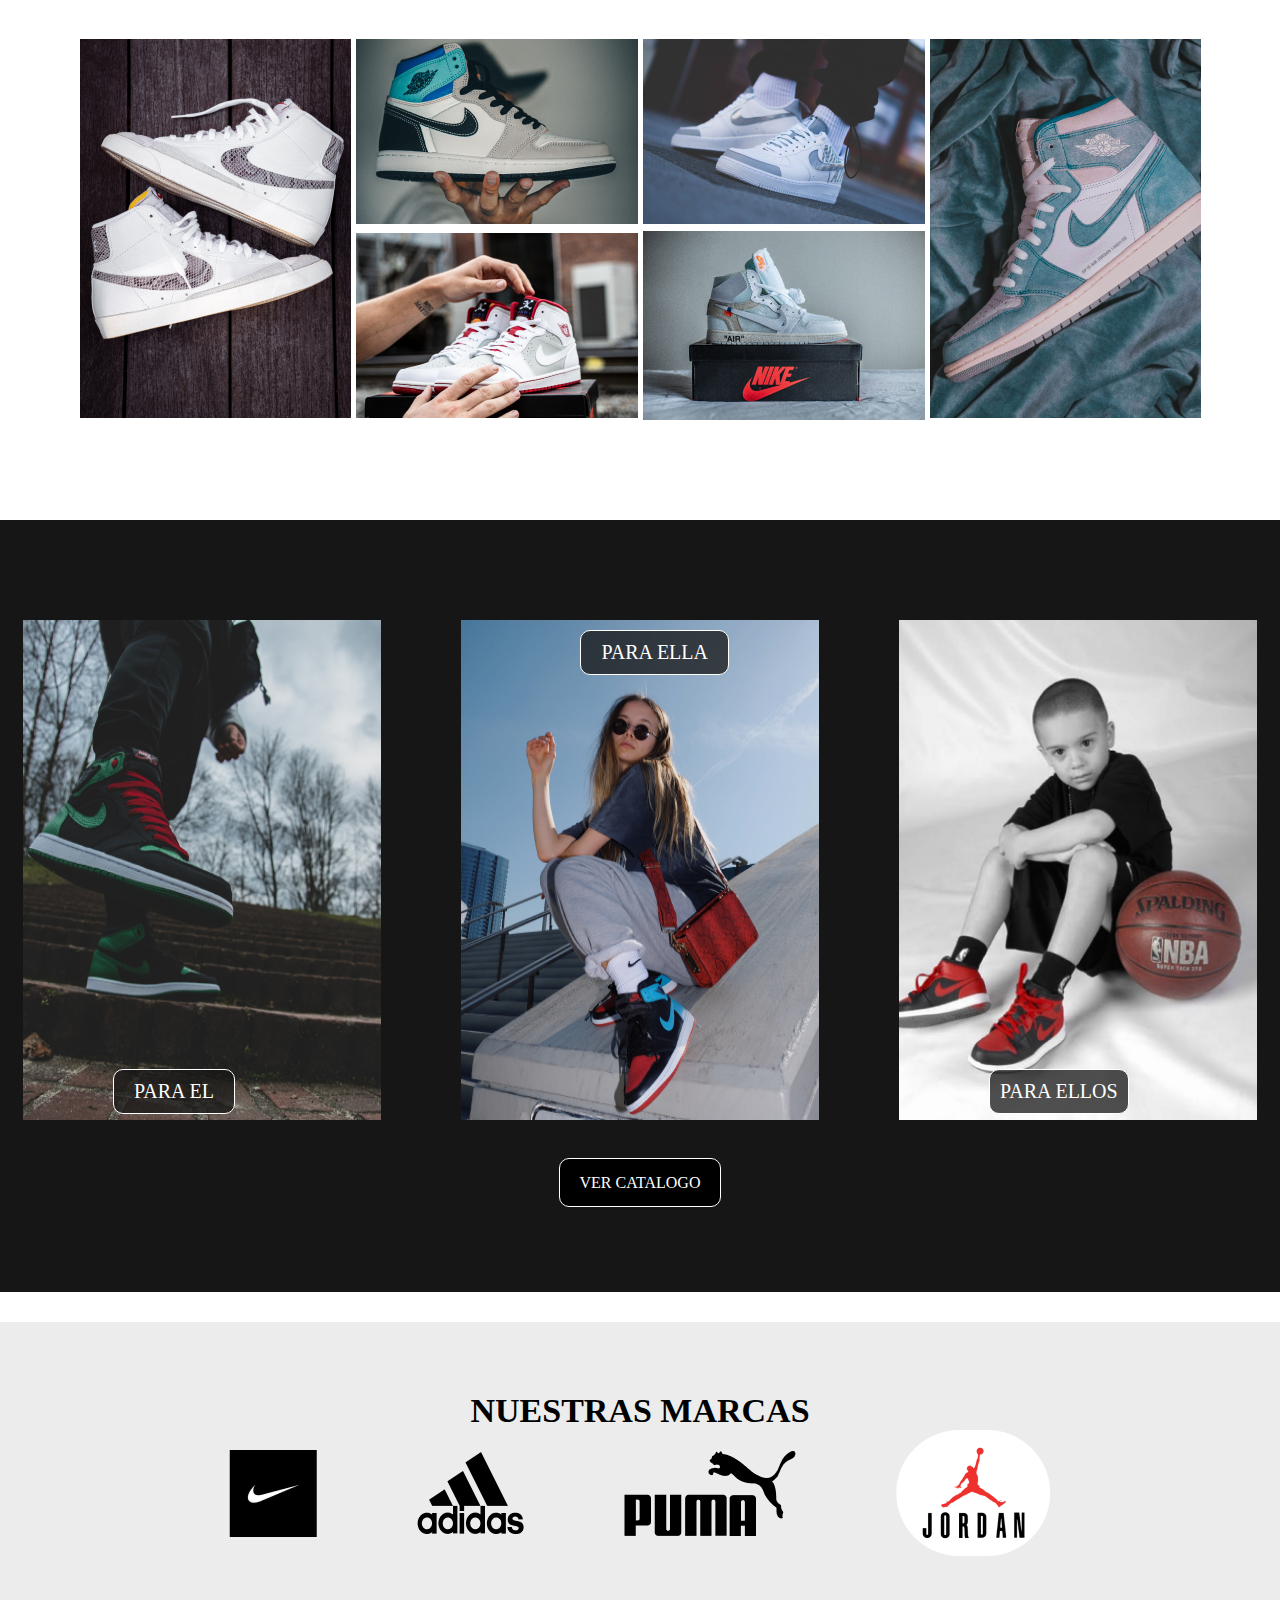
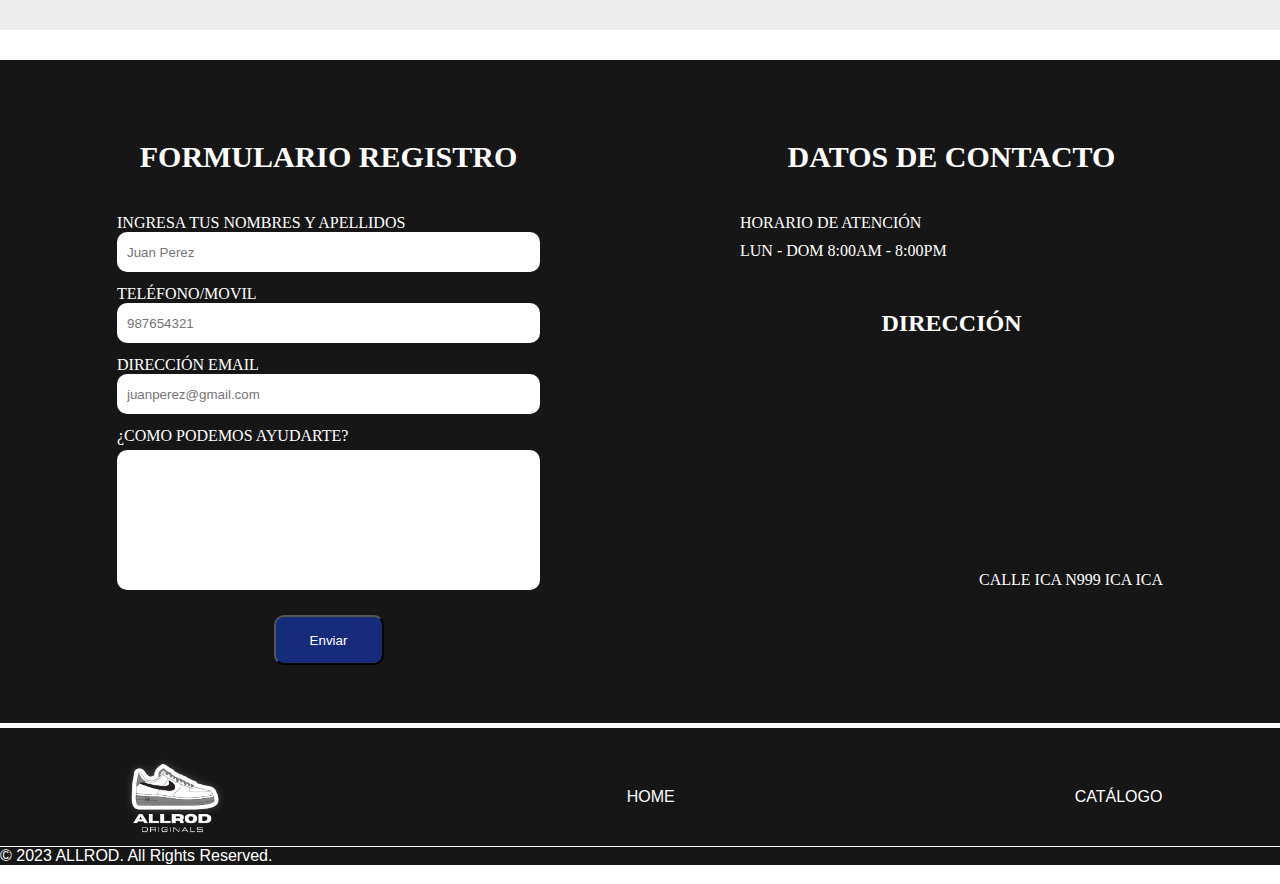
==== commit 695fdcb2: "UPDATE: filters" ====
--- a/index.html
+++ b/index.html
@@ -1,37 +1,41 @@
 <!DOCTYPE html>
 <html lang="en">
   <head>
-    <meta charset="utf-8">
-    <meta name="viewport" content="width=device-width, initial-scale=1">
+    <meta charset="utf-8" />
+    <meta name="viewport" content="width=device-width, initial-scale=1" />
     <title>ALLROD ORIGINALS</title>
-    <link href="https://cdn.jsdelivr.net/npm/bootstrap@5.3.2/dist/css/bootstrap.min.css" rel="stylesheet" integrity="sha384-T3c6CoIi6uLrA9TneNEoa7RxnatzjcDSCmG1MXxSR1GAsXEV/Dwwykc2MPK8M2HN" crossorigin="anonymous">
+    <link
+      href="https://cdn.jsdelivr.net/npm/bootstrap@5.3.2/dist/css/bootstrap.min.css"
+      rel="stylesheet"
+      integrity="sha384-T3c6CoIi6uLrA9TneNEoa7RxnatzjcDSCmG1MXxSR1GAsXEV/Dwwykc2MPK8M2HN"
+      crossorigin="anonymous"
+    />
     <link rel="stylesheet" href="./assets/css/main.css" />
   </head>
 
   <body>
-      <header>
-        <div class="container-nav">
-
-          <!-- <div class="left"> -->
-            <a href="index.html">
-              <img
-                class="logo"
-                src="assets/image/WhatsApp Image 2023-09-24 at 15.13.26.webp"
-                alt=""
-              />
-            </a>
-            <button class="menu">
-              <div class="line-ab">
-                <div class="line"></div>
-                <div class="line"></div>
-                <div class="line"></div>
-              </div>
-              <div class="menu__text">
-                <span>Menú</span>
-              </div>
-            </button>
-            <input class="barra-nav" type="text" placeholder="Buscar...">
-            <!-- <div class="barra_busqueda">
+    <header>
+      <div class="container-nav">
+        <!-- <div class="left"> -->
+        <a href="index.html">
+          <img
+            class="logo"
+            src="assets/image/WhatsApp Image 2023-09-24 at 15.13.26.webp"
+            alt=""
+          />
+        </a>
+        <button class="menu">
+          <div class="line-ab">
+            <div class="line"></div>
+            <div class="line"></div>
+            <div class="line"></div>
+          </div>
+          <div class="menu__text">
+            <span>Menú</span>
+          </div>
+        </button>
+        <input class="barra-nav" type="text" placeholder="Buscar..." />
+        <!-- <div class="barra_busqueda">
               <div>
                 <span class="material-icons-outlined"> </span>
               </div>
@@ -55,26 +59,23 @@
                 </span>
               </div>
             </div> -->
-          <!-- </div> -->
-
-
-            <div class="iniciar-sesion">
-              <img src="assets/image/user.png" alt="">
-            </div>
-            <div class="nav-carrito">
-              <img src="assets/image/bolsa.png" alt="" />
-              <div>0</div>
-            </div>
-
-        </div>
-      </header>
+        <!-- </div> -->
+        <div class="iniciar-sesion">
+          <img src="assets/image/user.png" alt="" />
+        </div>
+        <div class="nav-carrito">
+          <img src="assets/image/bolsa.png" alt="" />
+          <div>0</div>
+        </div>
+      </div>
+    </header>
 
     <main>
       <div class="portada">
         <div class="button-comprar">
           <a href="./catalogo.html" class="button-comprar">
             <span>COMPRAR</span>
-            <img src="assets/image/CARRITO DE COMPRAS.webp" alt="" />
+            <img src="assets/image/carrito-icon.webp" alt="" />
           </a>
         </div>
       </div>
@@ -89,14 +90,9 @@
                 <h3>NIKE AIR FORCE ONE</h3>
                 <p>$750</p>
                 <div class="select-exclusivo">
-                  <select name="talla" id="talla">
-                    <option value="">TALLA</option>
-                    <option value="">TALLA1</option>
-                    <option value="">TALLA2</option>
-                  </select>
-                  <a class="carrito">
-                    <img src="assets/image/CARRITO DE COMPRAS.webp" alt="" />
-                  </a>
+                  <button class="carrito">
+                    <img src="assets/image/carrito-icon.webp" alt="" />
+                  </button>
                 </div>
               </div>
             </div>
@@ -108,14 +104,9 @@
                 <h3>NIKE KYRE IRVING 4 'BHM</h3>
                 <p>$750</p>
                 <div class="select-exclusivo">
-                  <select name="talla" id="talla">
-                    <option value="">TALLA</option>
-                    <option value="">TALLA1</option>
-                    <option value="">TALLA2</option>
-                  </select>
-                  <a class="carrito">
-                    <img src="assets/image/CARRITO DE COMPRAS.webp" alt="" />
-                  </a>
+                  <button class="carrito">
+                    <img src="assets/image/carrito-icon.webp" alt="" />
+                  </button>
                 </div>
               </div>
             </div>
@@ -127,14 +118,9 @@
                 <h3>NIKE BLAZER MID 77 VINTAGE TIE DYE</h3>
                 <p>$750</p>
                 <div class="select-exclusivo">
-                  <select name="talla" id="talla">
-                    <option value="">TALLA</option>
-                    <option value="">TALLA1</option>
-                    <option value="">TALLA2</option>
-                  </select>
-                  <a class="carrito">
-                    <img src="assets/image/CARRITO DE COMPRAS.webp" alt="" />
-                  </a>
+                  <button class="carrito">
+                    <img src="assets/image/carrito-icon.webp" alt="" />
+                  </button>
                 </div>
               </div>
             </div>
@@ -146,14 +132,9 @@
                 <h3>NIKE AIR FORCE 1 LOW OFF-WHITE UNIVERSITY GOLDY</h3>
                 <p>$750</p>
                 <div class="select-exclusivo">
-                  <select name="talla" id="talla">
-                    <option value="">TALLA</option>
-                    <option value="">TALLA1</option>
-                    <option value="">TALLA2</option>
-                  </select>
-                  <a class="carrito">
-                    <img src="assets/image/CARRITO DE COMPRAS.webp" alt="" />
-                  </a>
+                  <button class="carrito">
+                    <img src="assets/image/carrito-icon.webp" alt="" />
+                  </button>
                 </div>
               </div>
             </div>
@@ -176,8 +157,8 @@
         </div>
       </div>
 
-       <!-- Catalogo -->
-       <div class="catalogo">
+      <!-- Catalogo -->
+      <div class="catalogo">
         <div class="para-ellos">
           <div class="bg-el">
             <img src="assets/image/para-el.png" alt="" />
@@ -214,20 +195,23 @@
         </div>
       </div>
 
-
       <!-- REGISTRO/CONTACTO -->
       <div class="container-contacto">
         <div>
           <h2 class="t-formulario">FORMULARIO REGISTRO</h2>
-          <p class="p-formulario"> INGRESA TUS NOMBRES Y APELLIDOS</p>
-          <input class="i-registro" type="text" placeholder="Juan Perez">
+          <p class="p-formulario">INGRESA TUS NOMBRES Y APELLIDOS</p>
+          <input class="i-registro" type="text" placeholder="Juan Perez" />
           <p class="p-formulario">TELÉFONO/MOVIL</p>
-          <input class="i-registro" type="text" placeholder="987654321">
+          <input class="i-registro" type="text" placeholder="987654321" />
           <p class="p-formulario">DIRECCIÓN EMAIL</p>
-          <input class="i-registro" type="text" placeholder="juanperez@gmail.com">
+          <input
+            class="i-registro"
+            type="text"
+            placeholder="juanperez@gmail.com"
+          />
           <p class="p-formulario">¿COMO PODEMOS AYUDARTE?</p>
-          <input class="i-ayuda" type="text" placeholder="">
-          <br>
+          <input class="i-ayuda" type="text" placeholder="" />
+          <br />
           <button class="btn-enviar">Enviar</button>
         </div>
         <div>
@@ -235,7 +219,11 @@
           <p class="p-contacto">HORARIO DE ATENCIÓN</p>
           <p class="p-contacto">LUN - DOM 8:00AM - 8:00PM</p>
           <h3 class="direccion">DIRECCIÓN</h3>
-          <iframe class="mapa" src="https://www.google.com/maps/embed?pb=!1m14!1m12!1m3!1d15604.952541284594!2d-77.01050524679144!3d-12.095843343438798!2m3!1f0!2f0!3f0!3m2!1i1024!2i768!4f13.1!5e0!3m2!1ses-419!2spe!4v1686554467438!5m2!1ses-419!2spe" frameborder="0"></iframe>
+          <iframe
+            class="mapa"
+            src="https://www.google.com/maps/embed?pb=!1m14!1m12!1m3!1d15604.952541284594!2d-77.01050524679144!3d-12.095843343438798!2m3!1f0!2f0!3f0!3m2!1i1024!2i768!4f13.1!5e0!3m2!1ses-419!2spe!4v1686554467438!5m2!1ses-419!2spe"
+            frameborder="0"
+          ></iframe>
           <p class="d-direccion">CALLE ICA N999 ICA ICA</p>
         </div>
       </div>
@@ -244,17 +232,23 @@
       <footer class="footer">
         <div class="container-footer">
           <img
-                class="logo"
-                src="assets/image/WhatsApp Image 2023-09-24 at 15.13.26.webp"
-                alt=""
-              />
-              <p class="p-footer">HOME</p>
-              <p class="p-footer">CATÁLOGO</p>
-          </div>
-          <p class="footer-c">© 2023 ALLROD. All Rights Reserved.</p>
+            class="logo"
+            src="assets/image/WhatsApp Image 2023-09-24 at 15.13.26.webp"
+            alt=""
+          />
+          <a class="p-footer">HOME</a>
+          <a class="p-footer">CATÁLOGO</a>
+        </div>
+        <div>
+          <span class="footer-c">© 2023 ALLROD. All Rights Reserved.</span>
+        </div>
       </footer>
       <!-- <script defer src="./main.js"></script> -->
     </main>
-    <script src="https://cdn.jsdelivr.net/npm/bootstrap@5.3.2/dist/js/bootstrap.bundle.min.js" integrity="sha384-C6RzsynM9kWDrMNeT87bh95OGNyZPhcTNXj1NW7RuBCsyN/o0jlpcV8Qyq46cDfL" crossorigin="anonymous"></script>
+    <script
+      src="https://cdn.jsdelivr.net/npm/bootstrap@5.3.2/dist/js/bootstrap.bundle.min.js"
+      integrity="sha384-C6RzsynM9kWDrMNeT87bh95OGNyZPhcTNXj1NW7RuBCsyN/o0jlpcV8Qyq46cDfL"
+      crossorigin="anonymous"
+    ></script>
   </body>
 </html>
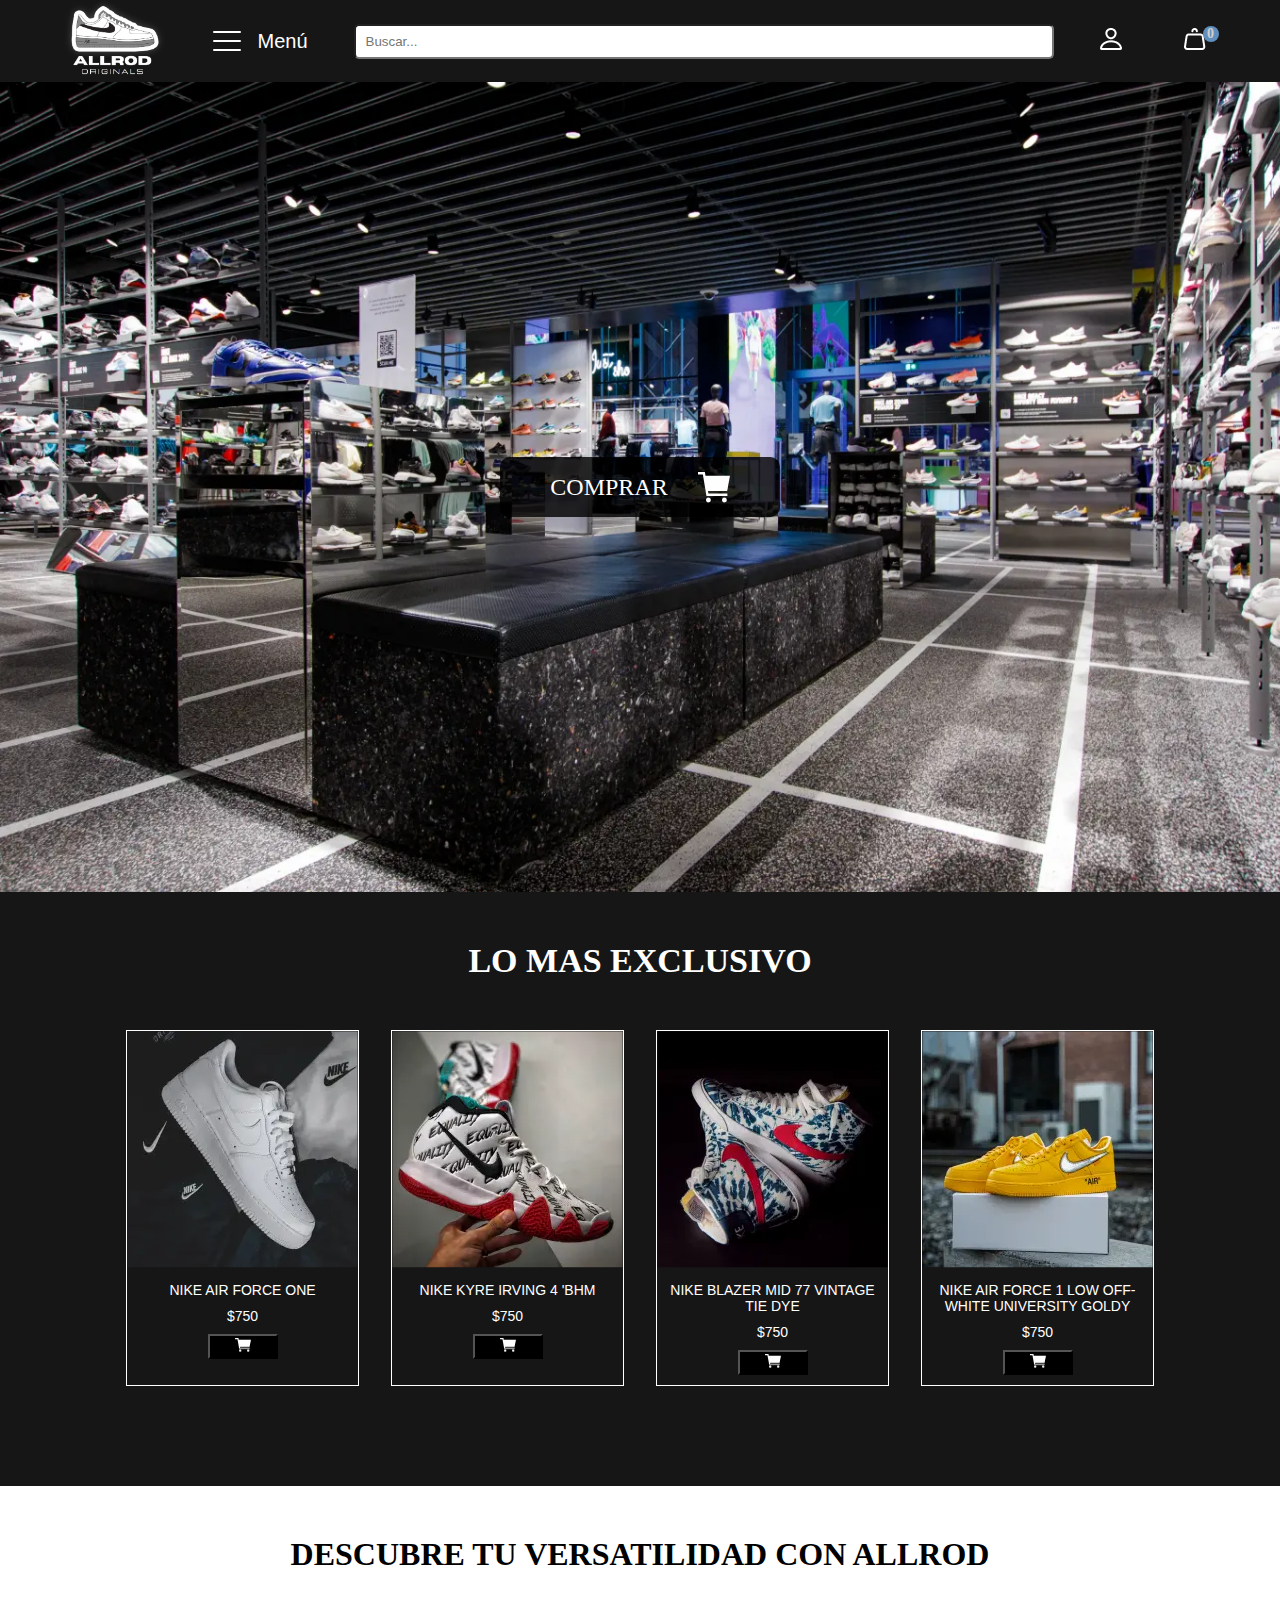
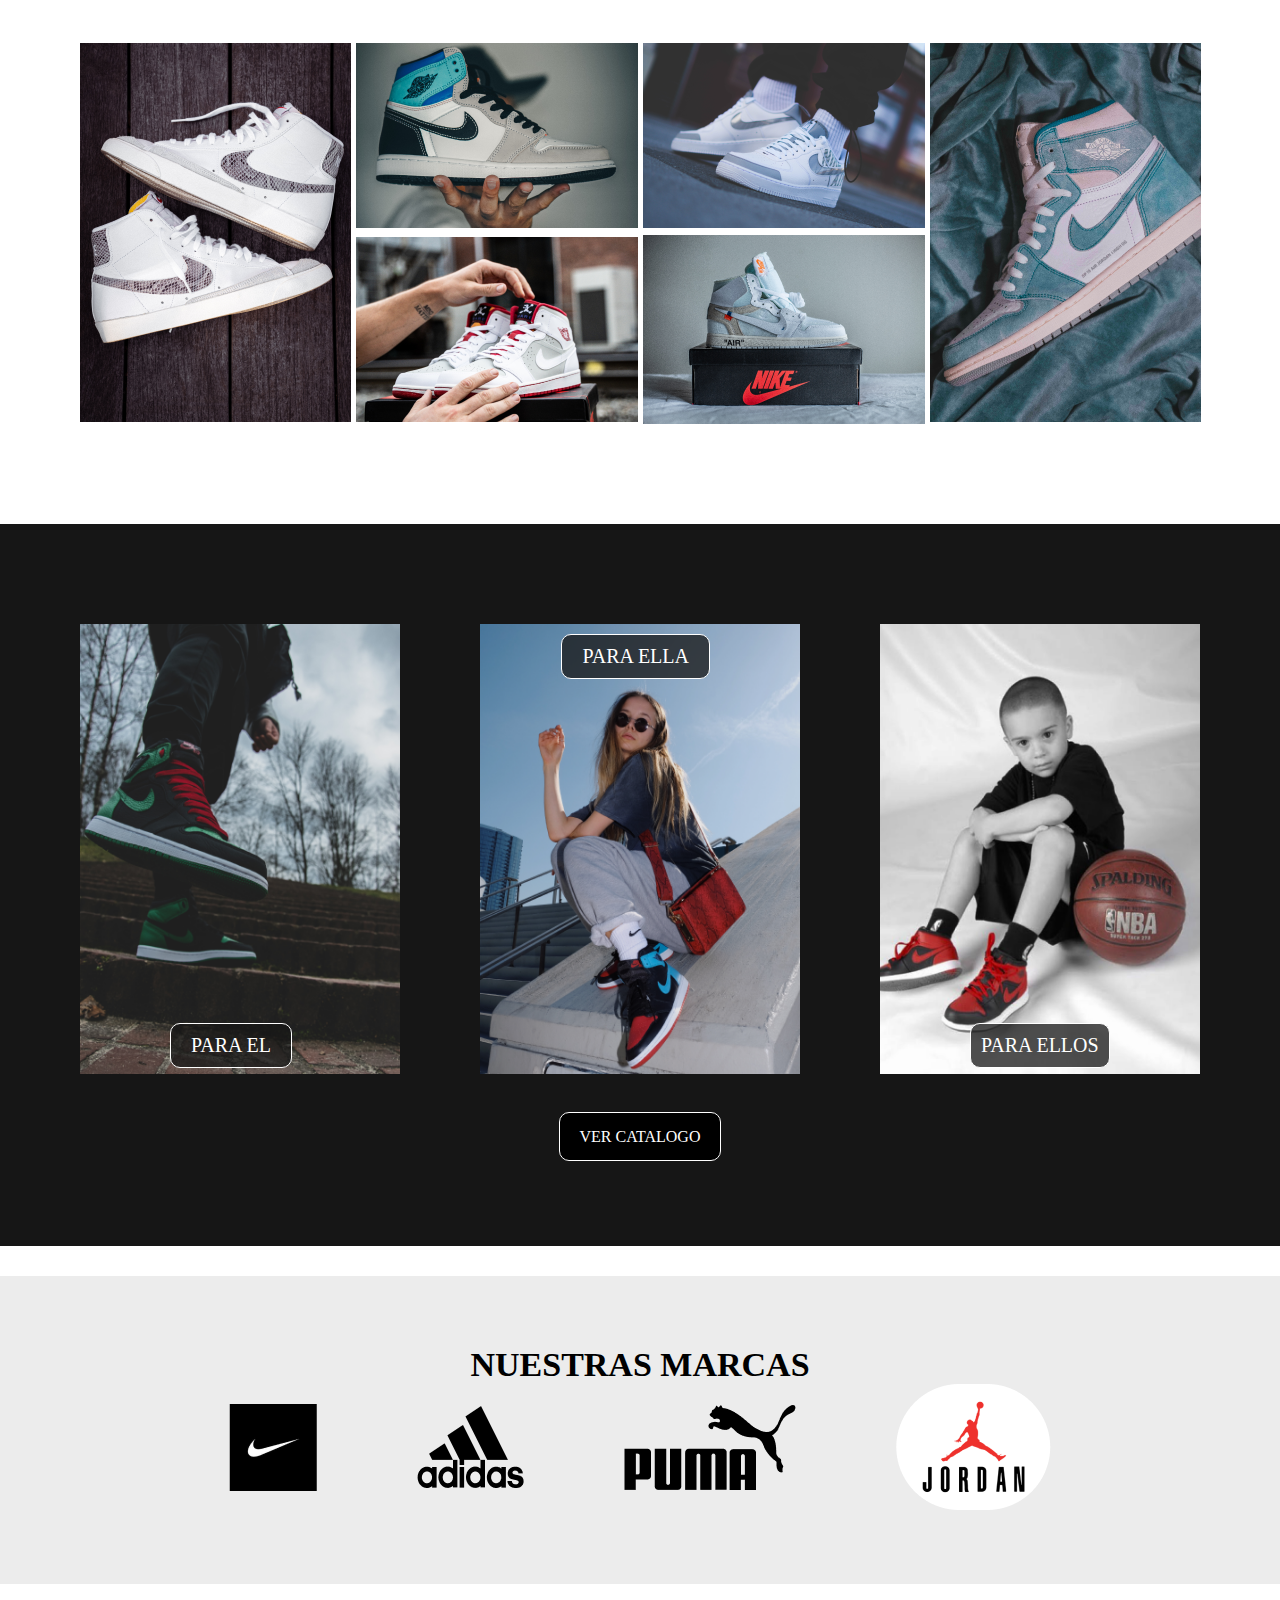
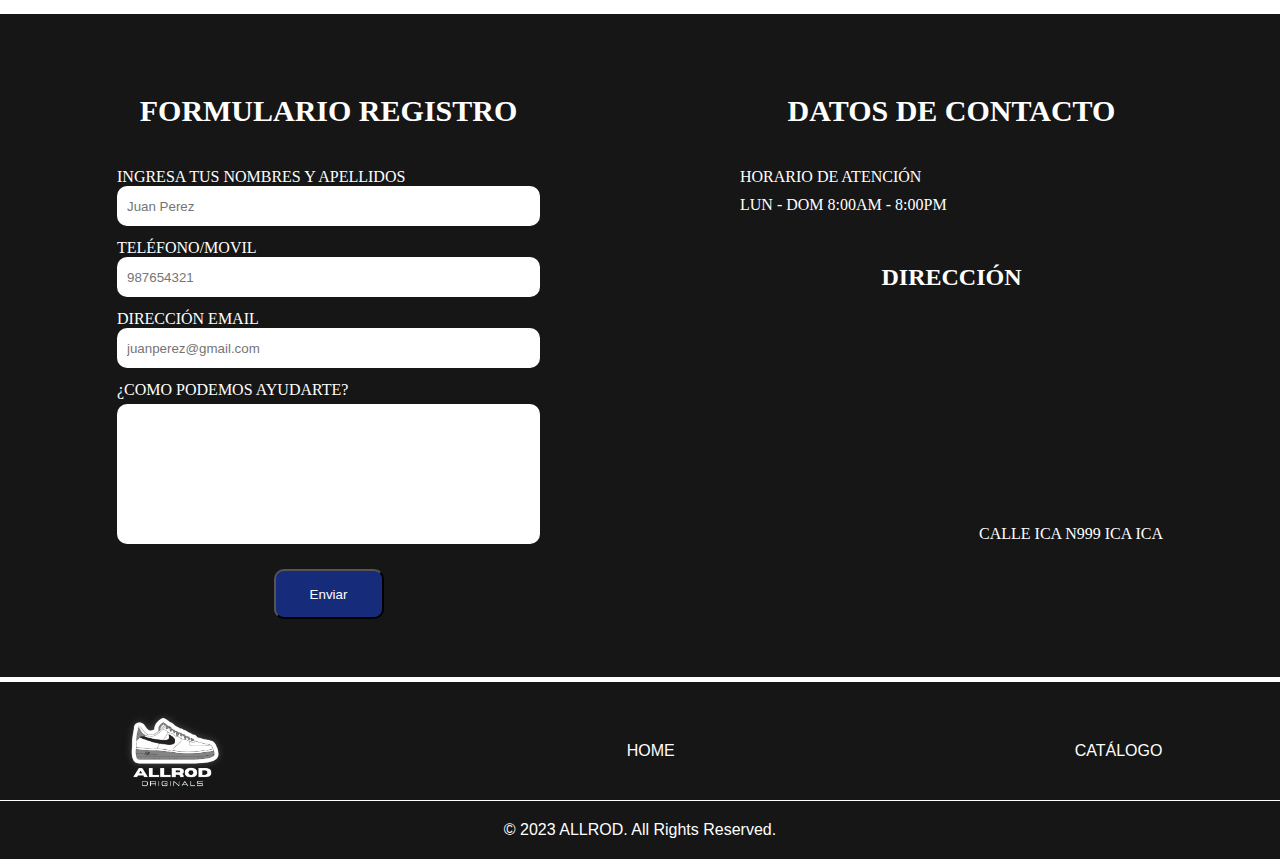
==== commit 6b520a29: "FIX:  footer style" ====
--- a/index.html
+++ b/index.html
@@ -239,9 +239,9 @@
           <a class="p-footer">HOME</a>
           <a class="p-footer">CATÁLOGO</a>
         </div>
-        <div>
-          <span class="footer-c">© 2023 ALLROD. All Rights Reserved.</span>
-        </div>
+        <div
+        class="footer-c">© 2023 ALLROD. All Rights Reserved.
+       </div>
       </footer>
       <!-- <script defer src="./main.js"></script> -->
     </main>
--- a/assets/css/main.css
+++ b/assets/css/main.css
@@ -383,9 +383,12 @@
 .carrito {
   background-color: black;
   width: 70px;
-  height: 40%;
+  height: 25px;
   transition: all 0.5s ease;
   cursor: pointer;
+  margin: 0 auto;
+  justify-content: center;
+  align-items: center;
 }
 .carrito:hover {
   transform: scale(1.2);
@@ -466,8 +469,8 @@
   padding-bottom: 50px;
 }
 .para-ellos img {
-  width: 358px;
-  height: 500px;
+  width: 320px;
+  height: 450px;
 }
 
 .para-ellos a {
@@ -675,6 +678,7 @@
 
 .main-catalogo {
   background-color: #161616;
+  padding-bottom: 100px;
 }
 
 .portada-productos {
@@ -856,8 +860,14 @@
 /* PRODUCTOS CATALOGO */
 .card-producto {
   width: 233px;
-  height: 370px;
+  height: 380px;
   border: 1px solid white;
+}
+.card-body {
+  display: flex;
+  flex-direction: column;
+  align-items: center;
+  justify-content: center;
 }
 .img-producto {
   width: 231px;
@@ -882,11 +892,112 @@
   font-size: 15px;
   font-weight: 200;
 }
-.talla {
-  width: 150px;
-  height: 25px;
-  margin-left: 10px;
-  font-size: 14px;
-  padding-left: 5px;
-}
-
+.carrito-js {
+  background-color: black;
+  padding: 5px 12px;
+  transition: all 0.5s ease;
+  cursor: pointer;
+  margin: 0 auto;
+  justify-content: center;
+  align-items: center;
+}
+.carrito-js:hover {
+  transform: scale(1.2);
+  }
+.carrito-js img {
+  width: 17px;
+  height: 17px;
+}
+/* The Modal (background) */
+.modal {
+  display: none; /* Oculto por defecto */
+  position: fixed; /* Stay in place */
+  z-index: 99; /* Sit on top */
+  left: 0;
+  top: 0;
+  width: 100%; /* Full width */
+  height: 100%; /* Full height */
+  overflow: auto; /* Enable scroll if needed */
+  background-color: rgb(0,0,0); /* Fallback color */
+  background-color: rgba(0,0,0,0.4); /* Black w/ opacity */
+}
+
+/* Modal Content */
+.modal-content {
+  background-color: #fefefe;
+  margin: auto;
+  padding: 30px 24px;
+  /* border: 1px solid #888; */
+  width: 500px;
+  min-width: 290px;
+  min-height: 300px;
+  position: relative;
+}
+
+/* The Close */
+.close {
+  color: #aaaaaa;
+  position: absolute;
+  right: 20px;
+  top: 8px;
+
+  font-size: 28px;
+  font-weight: bold;
+}
+
+.close:hover,
+.close:focus {
+  color: #000;
+  text-decoration: none;
+  cursor: pointer;
+}
+
+/* Datos Finalizar compra */
+.title {
+  font-size: var(--lg);
+  margin-bottom: 12px;
+  text-align: center;
+  margin-bottom: 32px;
+}
+.form-container{
+  display: grid;
+  grid-template-rows: auto 1fr auto;
+  width: auto;
+  min-width: 290px;
+}
+.form{
+  display: flex;
+  flex-direction: column;
+}
+
+.label {
+  font-size: var(--sm);
+  font-weight: bold;
+  margin-bottom: 4px;
+}
+.input {
+  background-color: var(--text-input-field);
+  border: none;
+  border-radius: 8px;
+  height: 30px;
+  font-size: var(--md);
+  padding: 6px;
+  margin-bottom: 12px;
+}
+
+/* The Close */
+.close {
+  color: #aaaaaa;
+  float: right;
+  font-size: 28px;
+  font-weight: bold;
+}
+
+.close:hover,
+.close:focus {
+  color: #000;
+  text-decoration: none;
+  cursor: pointer;
+}
+
+
